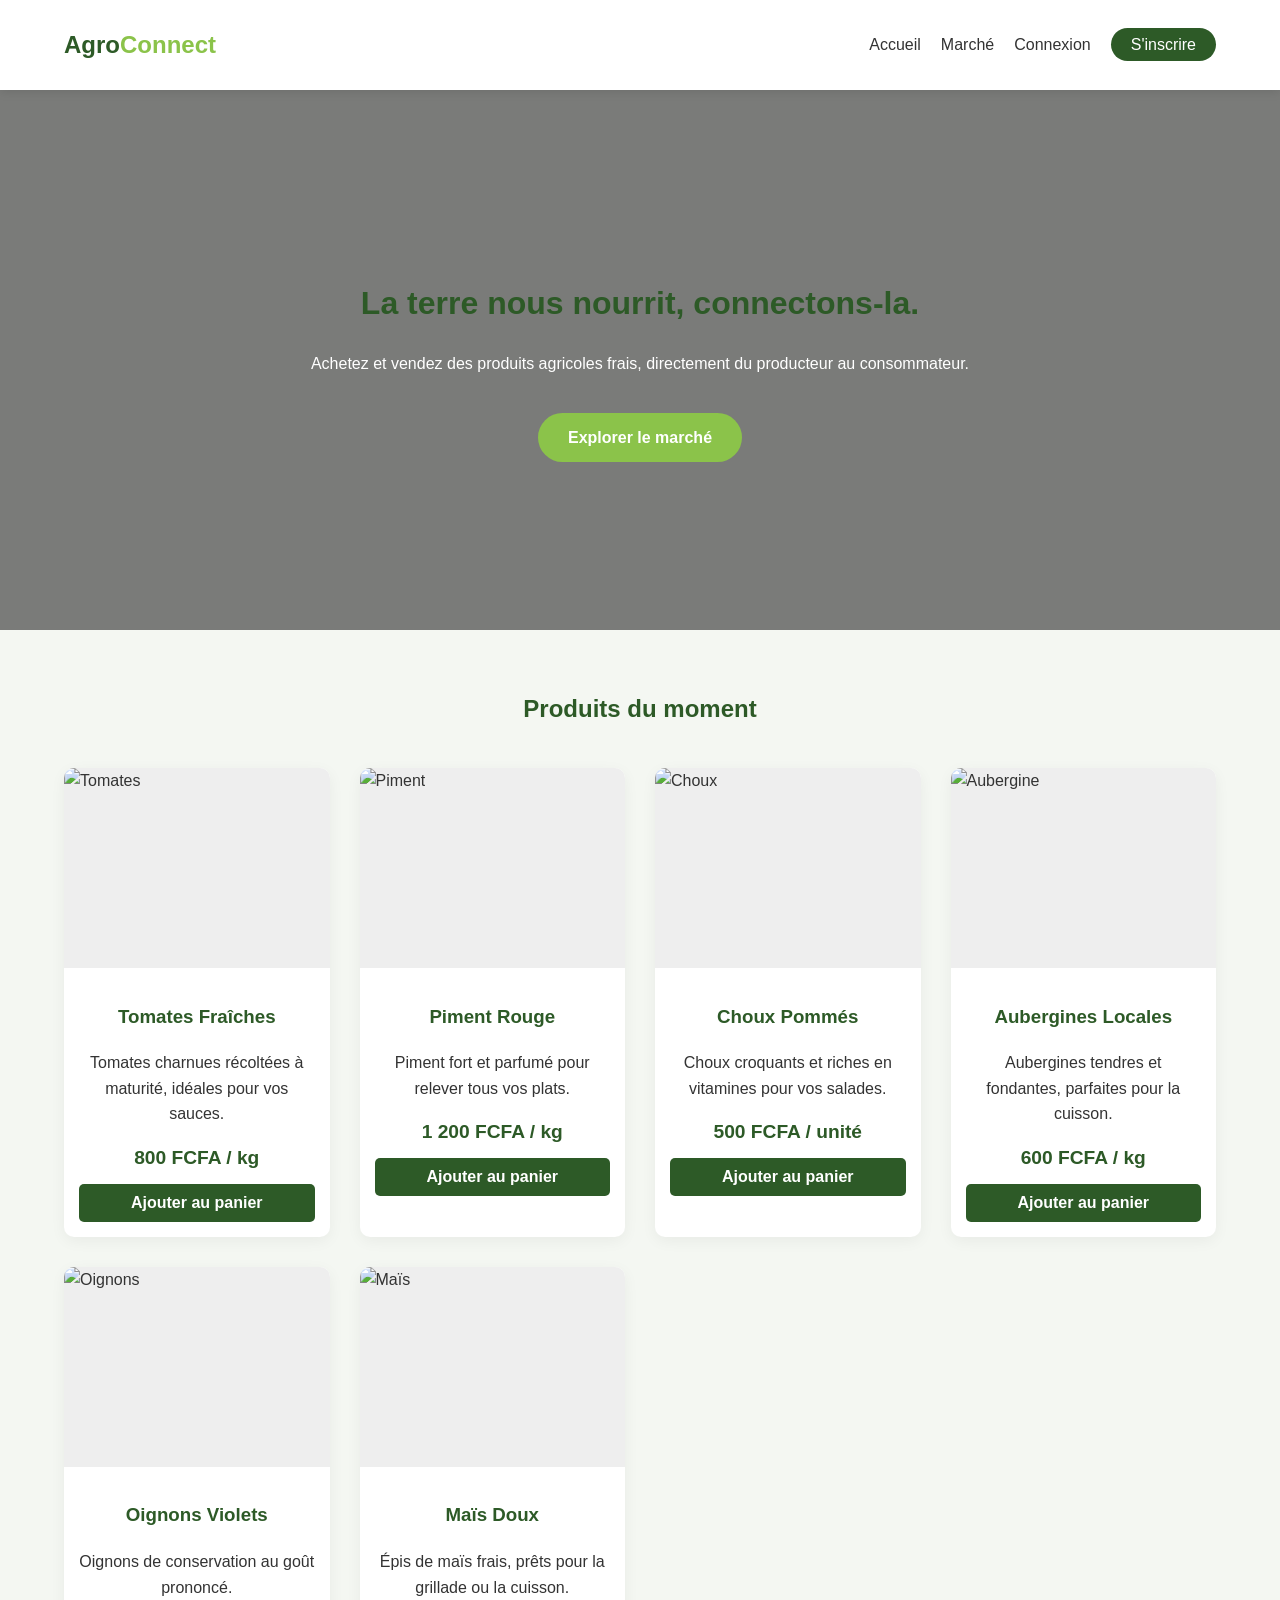
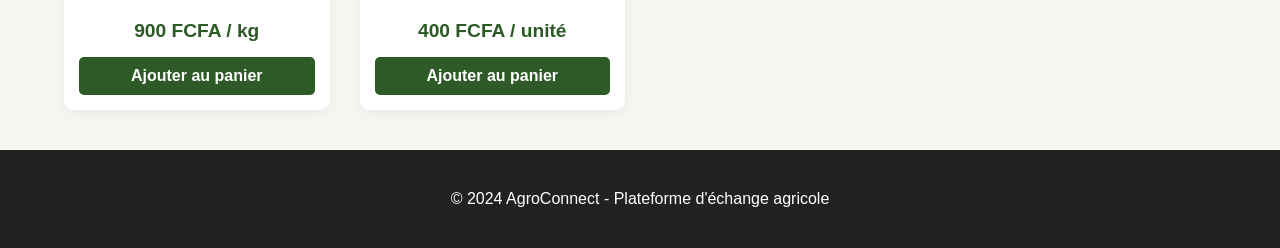
==== index.html @ 1a7f50a5 "Premier commit projet site web agricole" ====
<!DOCTYPE html>
<html lang="fr">
<head>
    <meta charset="UTF-8">
    <meta name="viewport" content="width=device-width, initial-scale=1.0">
    <title>AgroConnect - Accueil</title>
    <link rel="stylesheet" href="style.css">
</head>
<body>
    <nav class="navbar">
        <div class="logo">Agro<span>Connect</span></div>
        <ul class="nav-links">
            <li><a href="index.html">Accueil</a></li>
            <li><a href="#market">Marché</a></li>
            <li><a href="login.html" class="btn-login">Connexion</a></li>
            <li><a href="register.html" class="btn-signup">S'inscrire</a></li>
        </ul>
    </nav>

    <header class="hero">
        <div class="hero-content">
            <h1>La terre nous nourrit, connectons-la.</h1>
            <p>Achetez et vendez des produits agricoles frais, directement du producteur au consommateur.</p>
            <a href="#market" class="cta-button">Explorer le marché</a>
        </div>
    </header>

    <main class="container" id="market">
        <h2 class="section-title">Produits du moment</h2>
        <div class="product-grid">
            <!-- Tomates -->
            <div class="product-card">
                <div class="product-image">
                    <img src="https://images.unsplash.com/photo-1582284540020-8acaf0181717?q=80&w=400" alt="Tomates">
                </div>
                <div class="product-info">
                    <h3>Tomates Fraîches</h3>
                    <p>Tomates charnues récoltées à maturité, idéales pour vos sauces.</p>
                    <span class="price">800 FCFA / kg</span>
                    <button class="add-to-cart">Ajouter au panier</button>
                </div>
            </div>

            <!-- Piment -->
            <div class="product-card">
                <div class="product-image">
                    <img src="https://images.unsplash.com/photo-1565599837634-134bc3ac8a8a?q=80&w=400" alt="Piment">
                </div>
                <div class="product-info">
                    <h3>Piment Rouge</h3>
                    <p>Piment fort et parfumé pour relever tous vos plats.</p>
                    <span class="price">1 200 FCFA / kg</span>
                    <button class="add-to-cart">Ajouter au panier</button>
                </div>
            </div>

            <!-- Choux -->
            <div class="product-card">
                <div class="product-image">
                    <img src="https://images.unsplash.com/photo-1550142414-05452285642b?q=80&w=400" alt="Choux">
                </div>
                <div class="product-info">
                    <h3>Choux Pommés</h3>
                    <p>Choux croquants et riches en vitamines pour vos salades.</p>
                    <span class="price">500 FCFA / unité</span>
                    <button class="add-to-cart">Ajouter au panier</button>
                </div>
            </div>

            <!-- Aubergine -->
            <div class="product-card">
                <div class="product-image">
                    <img src="https://images.unsplash.com/photo-1615484477201-9f4953340fab?q=80&w=400" alt="Aubergine">
                </div>
                <div class="product-info">
                    <h3>Aubergines Locales</h3>
                    <p>Aubergines tendres et fondantes, parfaites pour la cuisson.</p>
                    <span class="price">600 FCFA / kg</span>
                    <button class="add-to-cart">Ajouter au panier</button>
                </div>
            </div>

            <!-- Oignons -->
            <div class="product-card">
                <div class="product-image">
                    <img src="https://images.unsplash.com/photo-1508747703725-719777637510?auto=format&fit=crop&w=400&q=80" alt="Oignons">
                </div>
                <div class="product-info">
                    <h3>Oignons Violets</h3>
                    <p>Oignons de conservation au goût prononcé.</p>
                    <span class="price">900 FCFA / kg</span>
                    <button class="add-to-cart">Ajouter au panier</button>
                </div>
            </div>

            <!-- Maïs -->
            <div class="product-card">
                <div class="product-image">
                    <img src="https://images.unsplash.com/photo-1551754655-cd27e38d2076?auto=format&fit=crop&w=400&q=80" alt="Maïs">
                </div>
                <div class="product-info">
                    <h3>Maïs Doux</h3>
                    <p>Épis de maïs frais, prêts pour la grillade ou la cuisson.</p>
                    <span class="price">400 FCFA / unité</span>
                    <button class="add-to-cart">Ajouter au panier</button>
                </div>
            </div>
        </div>
    </main>

    <footer>
        <p>&copy; 2024 AgroConnect - Plateforme d'échange agricole</p>
    </footer>
    <script src="script.js"></script>
</body>
</html>
---- style.css ----
:root {
    --primary-color: #2d5a27;
    --secondary-color: #8bc34a;
    --accent-color: #17a2b8; /* Pour les actions secondaires */
    --text-color: #333;
    --light-bg: #f4f7f2;
    --white: #ffffff;
}

body {
    font-family: 'Segoe UI', Roboto, Helvetica, Arial, sans-serif;
    margin: 0;
    padding: 0;
    background-color: var(--light-bg);
    color: var(--text-color);
    line-height: 1.6;
}

h1, h2, h3 {
    color: var(--primary-color);
}

.navbar {
    display: flex;
    justify-content: space-between;
    align-items: center;
    background: var(--white);
    padding: 1rem 5%;
    box-shadow: 0 2px 10px rgba(0,0,0,0.1);
    position: sticky;
    top: 0;
    z-index: 1000;
}

.logo {
    font-size: 1.5rem;
    font-weight: bold;
    color: var(--primary-color);
}

.logo span { color: var(--secondary-color); }

.nav-links {
    display: flex;
    list-style: none;
    gap: 20px;
    align-items: center;
}

.nav-links a {
    text-decoration: none;
    color: var(--text-color);
    font-weight: 500;
    transition: color 0.3s;
}

.nav-links a:hover { color: var(--primary-color); }

.btn-signup {
    background: var(--primary-color);
    color: white !important;
    padding: 8px 20px;
    border-radius: 20px;
    transition: background-color 0.3s;
}

.hero {
    background: linear-gradient(rgba(0,0,0,0.5), rgba(0,0,0,0.5)), url('https://images.unsplash.com/photo-1500382017468-9049fed747ef?ixlib=rb-1.2.1&auto=format&fit=crop&w=1350&q=80');
    background-size: cover;
    background-position: center;
    height: 60vh;
    display: flex;
    align-items: center;
    text-align: center;
    color: white;
}

.hero-content { width: 100%; max-width: 800px; margin: 0 auto; padding: 20px; }

.cta-button {
    display: inline-block;
    margin-top: 20px;
    padding: 12px 30px;
    background: var(--secondary-color);
    color: white;
    text-decoration: none;
    border-radius: 30px;
    font-weight: bold;
    transition: transform 0.3s;
}

.cta-button:hover { transform: scale(1.05); }

.container { padding: 40px 5%; max-width: 1200px; margin: 0 auto; }

.section-title { text-align: center; margin-bottom: 40px; }

.product-grid, .grid {
    display: grid;
    grid-template-columns: repeat(auto-fill, minmax(250px, 1fr));
    gap: 30px;
    max-width: 1200px;
    margin: 0 auto;
}

.product-card, .card {
    background: white;
    border-radius: 10px;
    overflow: hidden;
    box-shadow: 0 4px 15px rgba(0,0,0,0.05);
    transition: translateY 0.3s;
}

.product-card:hover, .card:hover { transform: translateY(-5px); }
.product-image { height: 200px; background: #eee; overflow: hidden; display: block; }
.product-image img { width: 100%; height: 100%; object-fit: cover; }

.product-info { padding: 15px; text-align: center; }
.price { display: block; font-weight: bold; color: var(--primary-color); font-size: 1.2rem; margin: 10px 0; }

/* Styles pour les formulaires */
.form-page {
    display: flex;
    justify-content: center;
    align-items: center;
    min-height: calc(100vh - 100px); /* Ajuste la hauteur pour laisser de la place à la nav et au footer */
    padding: 20px;
}

.auth-form, .form-container { /* Harmonisation des noms de classes */
    background: var(--white);
    padding: 40px;
    border-radius: 10px;
    box-shadow: 0 5px 20px rgba(0,0,0,0.1);
    width: 100%;
    max-width: 400px;
    text-align: center;
}

.form-group { margin-bottom: 20px; text-align: left; }
.form-group label { display: block; margin-bottom: 5px; font-weight: 500; color: var(--text-color); }
.form-group input { width: calc(100% - 22px); padding: 10px; border: 1px solid #ddd; border-radius: 5px; box-sizing: border-box; font-size: 1rem; }

/* Toggle Password Visibility */
.password-wrapper {
    position: relative;
    display: flex;
    align-items: center;
}

.toggle-password {
    position: absolute;
    right: 10px;
    background: none !important;
    color: var(--primary-color) !important;
    width: auto !important;
    padding: 0 !important;
    font-size: 0.85rem !important;
}

/* Boutons génériques */
button, .add-to-cart, .btn-submit, .btn-full {
    border: none;
    border-radius: 5px;
    cursor: pointer;
    transition: background-color 0.3s ease, transform 0.2s ease;
    width: 100%;
    padding: 10px 15px;
    background: var(--primary-color);
    color: white;
    font-size: 1rem;
    font-weight: 600;
    text-decoration: none; /* Pour les boutons qui sont des liens */
    display: inline-block; /* Pour les boutons qui sont des liens */
}

button:hover, .add-to-cart:hover, .btn-submit:hover, .btn-full:hover {
    background-color: var(--secondary-color);
    transform: translateY(-2px);
}

/* Boutons spécifiques */
.btn-add { background-color: var(--secondary-color); width: auto; padding: 10px 20px; }
.btn-add:hover { background-color: var(--primary-color); }

.btn-modify { background-color: var(--accent-color); }
.btn-modify:hover { background-color: darken(var(--accent-color), 10%); }

.btn-delete { background-color: #dc3545; }
.btn-delete:hover { background-color: darken(#dc3545, 10%); }

.switch-form { margin-top: 20px; font-size: 0.9rem; }
.switch-form a { color: var(--primary-color); text-decoration: none; font-weight: 500; }
.switch-form a:hover { text-decoration: underline; }

footer {
    background: #222;
    color: white;
    text-align: center;
    padding: 20px 0;
}
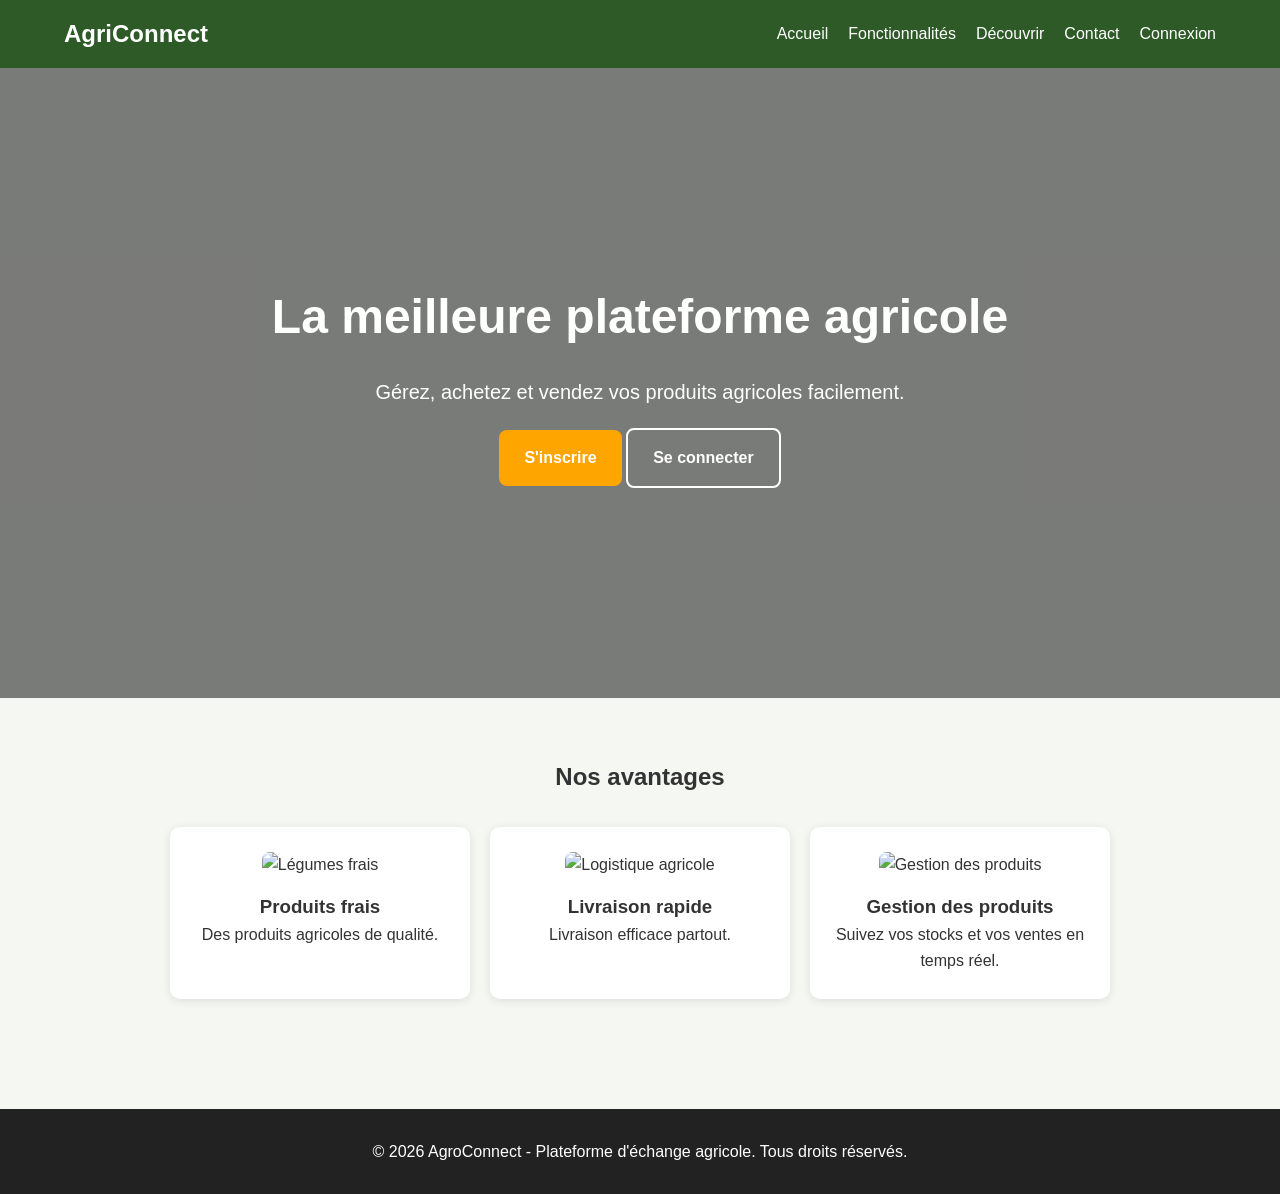
==== commit 98e6b2b4: "Amélioration du site agricole: design et fonctionnalités" ====
--- a/index.html
+++ b/index.html
@@ -3,113 +3,66 @@
 <head>
     <meta charset="UTF-8">
     <meta name="viewport" content="width=device-width, initial-scale=1.0">
-    <title>AgroConnect - Accueil</title>
+    <title>AgriConnect - Accueil</title>
     <link rel="stylesheet" href="style.css">
 </head>
 <body>
-    <nav class="navbar">
-        <div class="logo">Agro<span>Connect</span></div>
-        <ul class="nav-links">
-            <li><a href="index.html">Accueil</a></li>
-            <li><a href="#market">Marché</a></li>
-            <li><a href="login.html" class="btn-login">Connexion</a></li>
-            <li><a href="register.html" class="btn-signup">S'inscrire</a></li>
-        </ul>
-    </nav>
 
-    <header class="hero">
-        <div class="hero-content">
-            <h1>La terre nous nourrit, connectons-la.</h1>
-            <p>Achetez et vendez des produits agricoles frais, directement du producteur au consommateur.</p>
-            <a href="#market" class="cta-button">Explorer le marché</a>
-        </div>
+    <header>
+        <nav class="navbar">
+            <h1>AgriConnect</h1>
+            <ul>
+                <li><a href="index.html">Accueil</a></li>
+                <li><a href="fonctionnalites.html">Fonctionnalités</a></li>
+                <li><a href="destination.html">Découvrir</a></li>
+                <li><a href="contact.html">Contact</a></li>
+                <li><a href="login.html">Connexion</a></li>
+            </ul>
+        </nav>
     </header>
 
-    <main class="container" id="market">
-        <h2 class="section-title">Produits du moment</h2>
-        <div class="product-grid">
-            <!-- Tomates -->
-            <div class="product-card">
-                <div class="product-image">
-                    <img src="https://images.unsplash.com/photo-1582284540020-8acaf0181717?q=80&w=400" alt="Tomates">
-                </div>
-                <div class="product-info">
-                    <h3>Tomates Fraîches</h3>
-                    <p>Tomates charnues récoltées à maturité, idéales pour vos sauces.</p>
-                    <span class="price">800 FCFA / kg</span>
-                    <button class="add-to-cart">Ajouter au panier</button>
-                </div>
+    <section class="hero">
+        <div>
+            <h2>La meilleure plateforme agricole</h2>
+            <p>Gérez, achetez et vendez vos produits agricoles facilement.</p>
+
+            <a href="register.php" class="btn">
+                S'inscrire
+            </a>
+            <a href="login.html" class="btn" style="background:transparent; border: 2px solid white;">
+                Se connecter
+            </a>
+        </div>
+    </section>
+
+    <section class="services">
+        <h2>Nos avantages</h2>
+
+        <div class="cards">
+
+            <div class="card">
+                <img src="https://images.unsplash.com/photo-1610348725531-843dff563e2c?q=80&w=400&auto=format&fit=crop" alt="Légumes frais">
+                <h3>Produits frais</h3>
+                <p>Des produits agricoles de qualité.</p>
             </div>
 
-            <!-- Piment -->
-            <div class="product-card">
-                <div class="product-image">
-                    <img src="https://images.unsplash.com/photo-1565599837634-134bc3ac8a8a?q=80&w=400" alt="Piment">
-                </div>
-                <div class="product-info">
-                    <h3>Piment Rouge</h3>
-                    <p>Piment fort et parfumé pour relever tous vos plats.</p>
-                    <span class="price">1 200 FCFA / kg</span>
-                    <button class="add-to-cart">Ajouter au panier</button>
-                </div>
+            <div class="card">
+                <img src="https://images.pexels.com/photos/4392864/pexels-photo-4392864.jpeg?auto=compress&cs=tinysrgb&w=400" alt="Logistique agricole">
+                <h3>Livraison rapide</h3>
+                <p>Livraison efficace partout.</p>
             </div>
 
-            <!-- Choux -->
-            <div class="product-card">
-                <div class="product-image">
-                    <img src="https://images.unsplash.com/photo-1550142414-05452285642b?q=80&w=400" alt="Choux">
-                </div>
-                <div class="product-info">
-                    <h3>Choux Pommés</h3>
-                    <p>Choux croquants et riches en vitamines pour vos salades.</p>
-                    <span class="price">500 FCFA / unité</span>
-                    <button class="add-to-cart">Ajouter au panier</button>
-                </div>
+            <div class="card">
+                <img src="https://images.pexels.com/photos/2255441/pexels-photo-2255441.jpeg?auto=compress&cs=tinysrgb&w=400" alt="Gestion des produits">
+                <h3>Gestion des produits</h3>
+                <p>Suivez vos stocks et vos ventes en temps réel.</p>
             </div>
 
-            <!-- Aubergine -->
-            <div class="product-card">
-                <div class="product-image">
-                    <img src="https://images.unsplash.com/photo-1615484477201-9f4953340fab?q=80&w=400" alt="Aubergine">
-                </div>
-                <div class="product-info">
-                    <h3>Aubergines Locales</h3>
-                    <p>Aubergines tendres et fondantes, parfaites pour la cuisson.</p>
-                    <span class="price">600 FCFA / kg</span>
-                    <button class="add-to-cart">Ajouter au panier</button>
-                </div>
-            </div>
-
-            <!-- Oignons -->
-            <div class="product-card">
-                <div class="product-image">
-                    <img src="https://images.unsplash.com/photo-1508747703725-719777637510?auto=format&fit=crop&w=400&q=80" alt="Oignons">
-                </div>
-                <div class="product-info">
-                    <h3>Oignons Violets</h3>
-                    <p>Oignons de conservation au goût prononcé.</p>
-                    <span class="price">900 FCFA / kg</span>
-                    <button class="add-to-cart">Ajouter au panier</button>
-                </div>
-            </div>
-
-            <!-- Maïs -->
-            <div class="product-card">
-                <div class="product-image">
-                    <img src="https://images.unsplash.com/photo-1551754655-cd27e38d2076?auto=format&fit=crop&w=400&q=80" alt="Maïs">
-                </div>
-                <div class="product-info">
-                    <h3>Maïs Doux</h3>
-                    <p>Épis de maïs frais, prêts pour la grillade ou la cuisson.</p>
-                    <span class="price">400 FCFA / unité</span>
-                    <button class="add-to-cart">Ajouter au panier</button>
-                </div>
-            </div>
         </div>
-    </main>
-
+    </section>
+    
     <footer>
-        <p>&copy; 2024 AgroConnect - Plateforme d'échange agricole</p>
+        <p>&copy; 2026 AgroConnect - Plateforme d'échange agricole. Tous droits réservés.</p>
     </footer>
     <script src="script.js"></script>
 </body>
--- a/style.css
+++ b/style.css
@@ -1,201 +1,232 @@
+*{
+    margin: 0;
+    padding: 0;
+    box-sizing: border-box;
+}
+
 :root {
     --primary-color: #2d5a27;
     --secondary-color: #8bc34a;
-    --accent-color: #17a2b8; /* Pour les actions secondaires */
+    --accent-color: #f39c12;
+    --error-color: #e74c3c;
     --text-color: #333;
     --light-bg: #f4f7f2;
     --white: #ffffff;
 }
 
-body {
-    font-family: 'Segoe UI', Roboto, Helvetica, Arial, sans-serif;
-    margin: 0;
-    padding: 0;
-    background-color: var(--light-bg);
+body{
+    font-family: Arial, sans-serif;
+    background: var(--light-bg);
     color: var(--text-color);
     line-height: 1.6;
 }
 
-h1, h2, h3 {
-    color: var(--primary-color);
-}
-
-.navbar {
+/* NAVIGATION */
+.navbar, nav {
+    background: var(--primary-color);
+    padding: 15px 5%;
     display: flex;
     justify-content: space-between;
     align-items: center;
-    background: var(--white);
-    padding: 1rem 5%;
-    box-shadow: 0 2px 10px rgba(0,0,0,0.1);
+    color: white;
     position: sticky;
     top: 0;
     z-index: 1000;
 }
 
-.logo {
-    font-size: 1.5rem;
-    font-weight: bold;
-    color: var(--primary-color);
-}
-
+.logo { font-size: 1.5rem; font-weight: bold; }
 .logo span { color: var(--secondary-color); }
 
-.nav-links {
+.nav-links, nav ul {
     display: flex;
     list-style: none;
-    gap: 20px;
-    align-items: center;
-}
-
-.nav-links a {
+    align-items: center;
+}
+
+.nav-links li, nav ul li { margin-left: 20px; }
+.nav-links a, nav ul li a {
+    color: white;
     text-decoration: none;
-    color: var(--text-color);
     font-weight: 500;
     transition: color 0.3s;
 }
-
-.nav-links a:hover { color: var(--primary-color); }
-
-.btn-signup {
-    background: var(--primary-color);
-    color: white !important;
-    padding: 8px 20px;
-    border-radius: 20px;
-    transition: background-color 0.3s;
-}
-
-.hero {
-    background: linear-gradient(rgba(0,0,0,0.5), rgba(0,0,0,0.5)), url('https://images.unsplash.com/photo-1500382017468-9049fed747ef?ixlib=rb-1.2.1&auto=format&fit=crop&w=1350&q=80');
-    background-size: cover;
-    background-position: center;
-    height: 60vh;
-    display: flex;
-    align-items: center;
-    text-align: center;
-    color: white;
-}
-
-.hero-content { width: 100%; max-width: 800px; margin: 0 auto; padding: 20px; }
-
-.cta-button {
+.nav-links a:hover { color: var(--secondary-color); }
+
+/* HERO SECTION */
+.hero{
+    height: 70vh;
+    display: flex;
+    justify-content: center;
+    align-items: center;
+    text-align: center;
+    background: url("https://images.unsplash.com/photo-1500382017468-9049fed747ef?q=80&w=1200&auto=format&fit=crop") center/cover;
+    color: white;
+    position: relative;
+}
+.hero::before {
+    content: '';
+    position: absolute;
+    top:0; left:0; width:100%; height:100%;
+    background: rgba(0,0,0,0.5);
+}
+.hero div { position: relative; z-index: 1; padding: 20px; }
+.hero h2 { font-size: 3rem; margin-bottom: 20px; }
+
+.hero p {
+    font-size: 20px;
+    margin-bottom: 20px;
+}
+
+.btn{
+    background: orange;
+    color: white;
+    padding: 15px 25px;
+    text-decoration: none;
+    border-radius: 8px;
+    font-weight: bold;
     display: inline-block;
+}
+
+/* SERVICES */
+.services{
+    padding: 60px 20px;
+    text-align: center;
+}
+
+.cards{
+    display: flex;
+    justify-content: center;
+    gap: 20px;
+    margin-top: 30px;
+}
+
+.card{
+    background: white;
+    padding: 25px;
+    width: 300px;
+    border-radius: 10px;
+    box-shadow: 0 2px 10px rgba(0,0,0,0.1);
+    transition: transform 0.3s;
+}
+.card img {
+    width: 100%;
+    height: 180px;
+    object-fit: cover;
+    border-radius: 8px;
+    margin-bottom: 15px;
+}
+.card:hover { transform: translateY(-5px); }
+
+/* AUTH FORMS (Login/Register) */
+.auth-form, .login-form {
+    background: var(--white);
+    padding: 40px;
+    width: 100%;
+    max-width: 400px;
+    margin: 50px auto;
+    border-radius: 12px;
+    box-shadow: 0 5px 20px rgba(0,0,0,0.1);
+    display: flex;
+    flex-direction: column;
+    gap: 20px;
+}
+.form-group { text-align: left; }
+.form-group label { display: block; margin-bottom: 5px; font-weight: bold; }
+.form-group input {
+    width: 100%;
+    padding: 12px;
+    border: 1px solid #ddd;
+    border-radius: 6px;
+}
+
+.password-wrapper {
+    position: relative;
+    display: flex;
+    align-items: center;
+}
+
+.toggle-password {
+    position: absolute;
+    right: 10px;
+    background: none;
+    border: none;
+    color: var(--primary-color);
+    cursor: pointer;
+    font-size: 0.8rem;
+    font-weight: bold;
+}
+
+/* PRODUCT GRID (Dashboard) */
+.container { max-width: 1200px; margin: 0 auto; padding: 20px; }
+.product-grid {
+    display: grid;
+    grid-template-columns: repeat(auto-fill, minmax(280px, 1fr));
+    gap: 25px;
     margin-top: 20px;
-    padding: 12px 30px;
-    background: var(--secondary-color);
-    color: white;
-    text-decoration: none;
-    border-radius: 30px;
-    font-weight: bold;
-    transition: transform 0.3s;
-}
-
-.cta-button:hover { transform: scale(1.05); }
-
-.container { padding: 40px 5%; max-width: 1200px; margin: 0 auto; }
-
-.section-title { text-align: center; margin-bottom: 40px; }
-
-.product-grid, .grid {
-    display: grid;
-    grid-template-columns: repeat(auto-fill, minmax(250px, 1fr));
-    gap: 30px;
-    max-width: 1200px;
-    margin: 0 auto;
-}
-
-.product-card, .card {
+}
+.product-card {
     background: white;
     border-radius: 10px;
     overflow: hidden;
-    box-shadow: 0 4px 15px rgba(0,0,0,0.05);
-    transition: translateY 0.3s;
-}
-
-.product-card:hover, .card:hover { transform: translateY(-5px); }
-.product-image { height: 200px; background: #eee; overflow: hidden; display: block; }
-.product-image img { width: 100%; height: 100%; object-fit: cover; }
-
-.product-info { padding: 15px; text-align: center; }
-.price { display: block; font-weight: bold; color: var(--primary-color); font-size: 1.2rem; margin: 10px 0; }
-
-/* Styles pour les formulaires */
-.form-page {
-    display: flex;
-    justify-content: center;
-    align-items: center;
-    min-height: calc(100vh - 100px); /* Ajuste la hauteur pour laisser de la place à la nav et au footer */
-    padding: 20px;
-}
-
-.auth-form, .form-container { /* Harmonisation des noms de classes */
-    background: var(--white);
-    padding: 40px;
-    border-radius: 10px;
-    box-shadow: 0 5px 20px rgba(0,0,0,0.1);
-    width: 100%;
-    max-width: 400px;
-    text-align: center;
-}
-
-.form-group { margin-bottom: 20px; text-align: left; }
-.form-group label { display: block; margin-bottom: 5px; font-weight: 500; color: var(--text-color); }
-.form-group input { width: calc(100% - 22px); padding: 10px; border: 1px solid #ddd; border-radius: 5px; box-sizing: border-box; font-size: 1rem; }
-
-/* Toggle Password Visibility */
-.password-wrapper {
-    position: relative;
-    display: flex;
-    align-items: center;
-}
-
-.toggle-password {
-    position: absolute;
-    right: 10px;
-    background: none !important;
-    color: var(--primary-color) !important;
-    width: auto !important;
-    padding: 0 !important;
-    font-size: 0.85rem !important;
-}
-
-/* Boutons génériques */
-button, .add-to-cart, .btn-submit, .btn-full {
+    box-shadow: 0 3px 10px rgba(0,0,0,0.1);
+}
+.product-image img { width: 100%; height: 200px; object-fit: cover; }
+.product-info { padding: 20px; }
+.price { font-weight: bold; color: var(--primary-color); font-size: 1.2rem; }
+
+/* BUTTONS */
+.btn-submit, .btn-add, .btn-modify, .btn-delete {
+    padding: 10px 15px;
     border: none;
     border-radius: 5px;
     cursor: pointer;
-    transition: background-color 0.3s ease, transform 0.2s ease;
-    width: 100%;
-    padding: 10px 15px;
-    background: var(--primary-color);
-    color: white;
-    font-size: 1rem;
-    font-weight: 600;
-    text-decoration: none; /* Pour les boutons qui sont des liens */
-    display: inline-block; /* Pour les boutons qui sont des liens */
-}
-
-button:hover, .add-to-cart:hover, .btn-submit:hover, .btn-full:hover {
-    background-color: var(--secondary-color);
-    transform: translateY(-2px);
-}
-
-/* Boutons spécifiques */
-.btn-add { background-color: var(--secondary-color); width: auto; padding: 10px 20px; }
-.btn-add:hover { background-color: var(--primary-color); }
-
-.btn-modify { background-color: var(--accent-color); }
-.btn-modify:hover { background-color: darken(var(--accent-color), 10%); }
-
-.btn-delete { background-color: #dc3545; }
-.btn-delete:hover { background-color: darken(#dc3545, 10%); }
-
-.switch-form { margin-top: 20px; font-size: 0.9rem; }
-.switch-form a { color: var(--primary-color); text-decoration: none; font-weight: 500; }
-.switch-form a:hover { text-decoration: underline; }
+    font-weight: bold;
+    transition: 0.3s;
+    text-decoration: none;
+    text-align: center;
+    display: inline-block;
+}
+.btn-submit { background: var(--primary-color); color: white; width: 100%; }
+.btn-add { background: var(--secondary-color); color: white; }
+.btn-modify { background: #3498db; color: white; }
+.btn-delete { background: var(--error-color); color: white; }
 
 footer {
     background: #222;
     color: white;
     text-align: center;
-    padding: 20px 0;
+    padding: 30px;
+    margin-top: 50px;
+}
+
+/* Responsive */
+@media (max-width: 768px) {
+    .cards, .navbar { flex-direction: column; gap: 20px; }
+    nav ul { margin-top: 15px; }
+    .hero h2 { font-size: 2rem; }
+}
+
+.login-form h2{
+    text-align: center;
+}
+
+.login-form input{
+    padding: 15px;
+    border: 1px solid #ccc;
+    border-radius: 8px;
+}
+.btn{
+    transition: 0.3s;
+}
+
+.btn:hover{
+    background: darkorange;
+    transform: scale(1.05);
+}
+input, textarea{
+    outline: none;
+}
+
+input:focus, textarea:focus{
+    border: 2px solid green;
 }
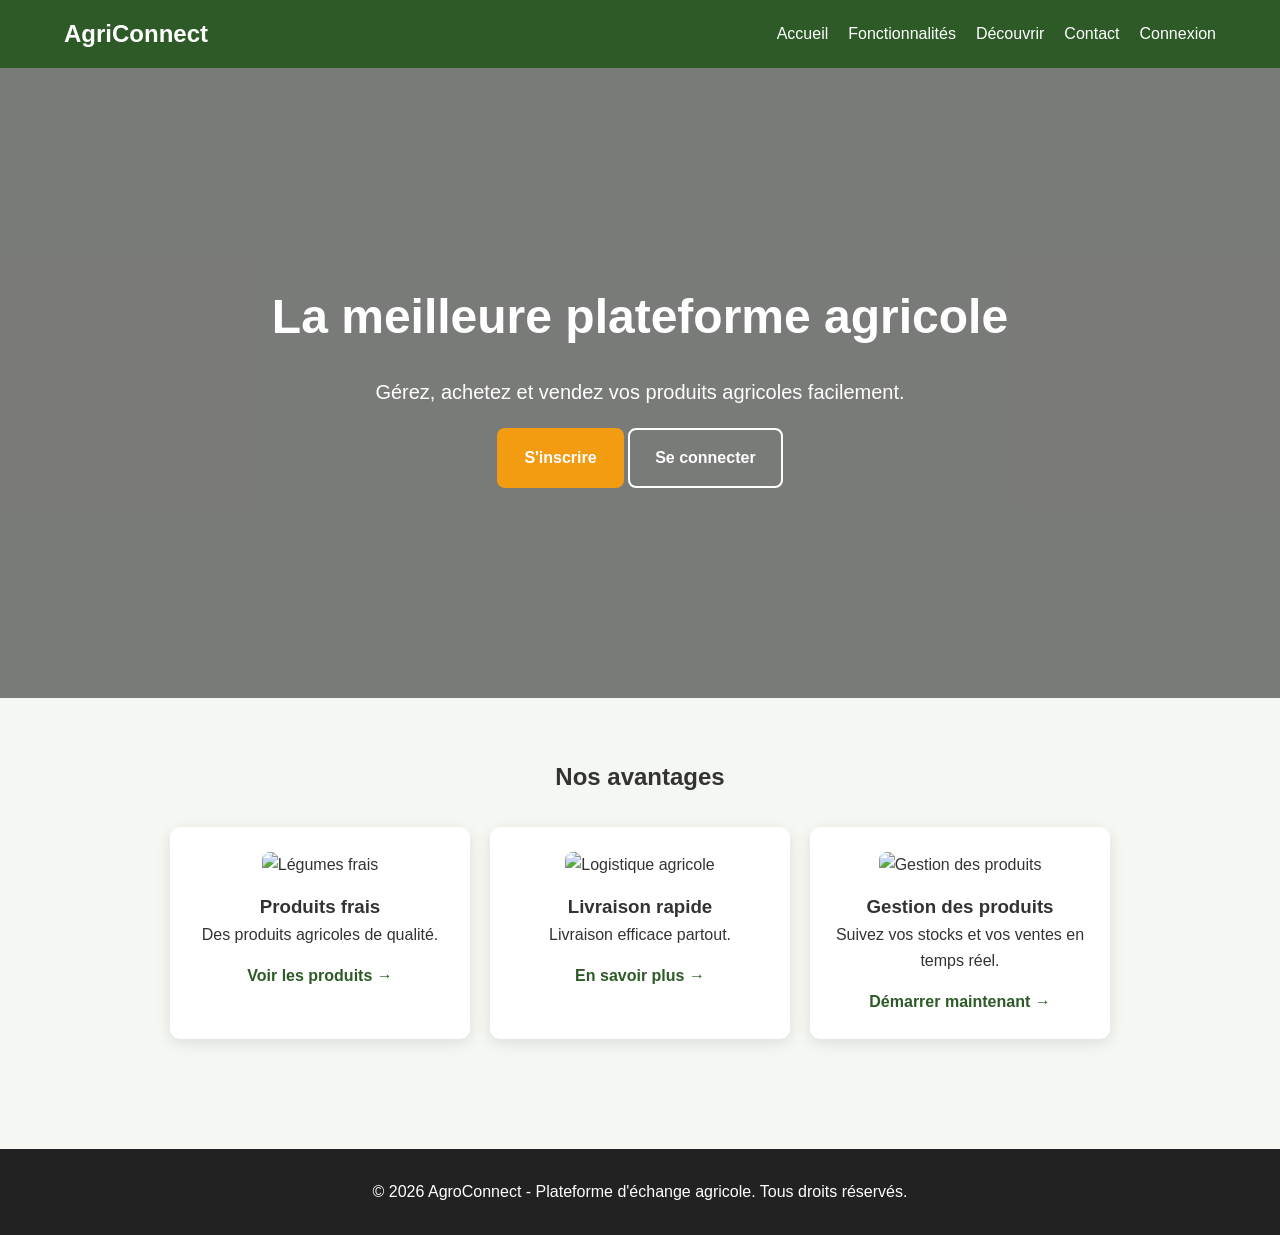
==== commit 61d95320: "Correction du projet selon les commentaires de l instructeur" ====
--- a/index.html
+++ b/index.html
@@ -44,18 +44,21 @@
                 <img src="https://images.unsplash.com/photo-1610348725531-843dff563e2c?q=80&w=400&auto=format&fit=crop" alt="Légumes frais">
                 <h3>Produits frais</h3>
                 <p>Des produits agricoles de qualité.</p>
+                <a href="destination.html" class="btn-text">Voir les produits &rarr;</a>
             </div>
 
             <div class="card">
-                <img src="https://images.pexels.com/photos/4392864/pexels-photo-4392864.jpeg?auto=compress&cs=tinysrgb&w=400" alt="Logistique agricole">
+                <img src="https://images.unsplash.com/photo-1580674285054-bed31e145f59?q=80&w=400&auto=format&fit=crop" alt="Logistique agricole">
                 <h3>Livraison rapide</h3>
                 <p>Livraison efficace partout.</p>
+                <a href="fonctionnalites.html" class="btn-text">En savoir plus &rarr;</a>
             </div>
 
             <div class="card">
                 <img src="https://images.pexels.com/photos/2255441/pexels-photo-2255441.jpeg?auto=compress&cs=tinysrgb&w=400" alt="Gestion des produits">
                 <h3>Gestion des produits</h3>
                 <p>Suivez vos stocks et vos ventes en temps réel.</p>
+                <a href="register.php" class="btn-text">Démarrer maintenant &rarr;</a>
             </div>
 
         </div>
--- a/style.css
+++ b/style.css
@@ -12,6 +12,8 @@
     --text-color: #333;
     --light-bg: #f4f7f2;
     --white: #ffffff;
+    --shadow: 0 4px 15px rgba(0,0,0,0.1);
+    --transition: all 0.3s ease;
 }
 
 body{
@@ -19,6 +21,7 @@
     background: var(--light-bg);
     color: var(--text-color);
     line-height: 1.6;
+    overflow-x: hidden;
 }
 
 /* NAVIGATION */
@@ -51,6 +54,16 @@
     transition: color 0.3s;
 }
 .nav-links a:hover { color: var(--secondary-color); }
+
+/* ANIMATIONS */
+@keyframes fadeIn {
+    from { opacity: 0; transform: translateY(20px); }
+    to { opacity: 1; transform: translateY(0); }
+}
+
+.animate-fade-in {
+    animation: fadeIn 0.6s ease-out forwards;
+}
 
 /* HERO SECTION */
 .hero{
@@ -78,14 +91,31 @@
 }
 
 .btn{
-    background: orange;
+    background: var(--accent-color);
     color: white;
     padding: 15px 25px;
     text-decoration: none;
     border-radius: 8px;
     font-weight: bold;
     display: inline-block;
-}
+    border: 2px solid transparent;
+}
+
+.btn-outline {
+    background: transparent !important;
+    border: 2px solid white !important;
+    color: white !important;
+}
+
+.btn-text {
+    display: inline-block;
+    margin-top: 15px;
+    color: var(--primary-color);
+    text-decoration: none;
+    font-weight: bold;
+    transition: var(--transition);
+}
+.btn-text:hover { color: var(--secondary-color); transform: translateX(5px); }
 
 /* SERVICES */
 .services{
@@ -105,8 +135,8 @@
     padding: 25px;
     width: 300px;
     border-radius: 10px;
-    box-shadow: 0 2px 10px rgba(0,0,0,0.1);
-    transition: transform 0.3s;
+    box-shadow: var(--shadow);
+    transition: var(--transition);
 }
 .card img {
     width: 100%;
@@ -125,7 +155,7 @@
     max-width: 400px;
     margin: 50px auto;
     border-radius: 12px;
-    box-shadow: 0 5px 20px rgba(0,0,0,0.1);
+    box-shadow: 0 10px 30px rgba(0,0,0,0.15);
     display: flex;
     flex-direction: column;
     gap: 20px;
@@ -137,12 +167,27 @@
     padding: 12px;
     border: 1px solid #ddd;
     border-radius: 6px;
+    transition: var(--transition);
+}
+
+.form-group input:focus {
+    border-color: var(--secondary-color);
+    box-shadow: 0 0 8px rgba(139, 195, 74, 0.2);
+    outline: none;
 }
 
 .password-wrapper {
     position: relative;
     display: flex;
     align-items: center;
+}
+
+.form-options {
+    display: flex;
+    justify-content: space-between;
+    align-items: center;
+    font-size: 0.9rem;
+    margin-bottom: 10px;
 }
 
 .toggle-password {
@@ -181,12 +226,18 @@
     border-radius: 5px;
     cursor: pointer;
     font-weight: bold;
-    transition: 0.3s;
+    transition: var(--transition);
     text-decoration: none;
     text-align: center;
     display: inline-block;
 }
-.btn-submit { background: var(--primary-color); color: white; width: 100%; }
+.btn-submit { 
+    background: var(--primary-color); 
+    color: white; 
+    width: 100%; 
+    font-size: 1.1rem;
+}
+.btn-submit:hover { background: #1e3d1a; transform: translateY(-2px); box-shadow: 0 5px 15px rgba(0,0,0,0.2); }
 .btn-add { background: var(--secondary-color); color: white; }
 .btn-modify { background: #3498db; color: white; }
 .btn-delete { background: var(--error-color); color: white; }
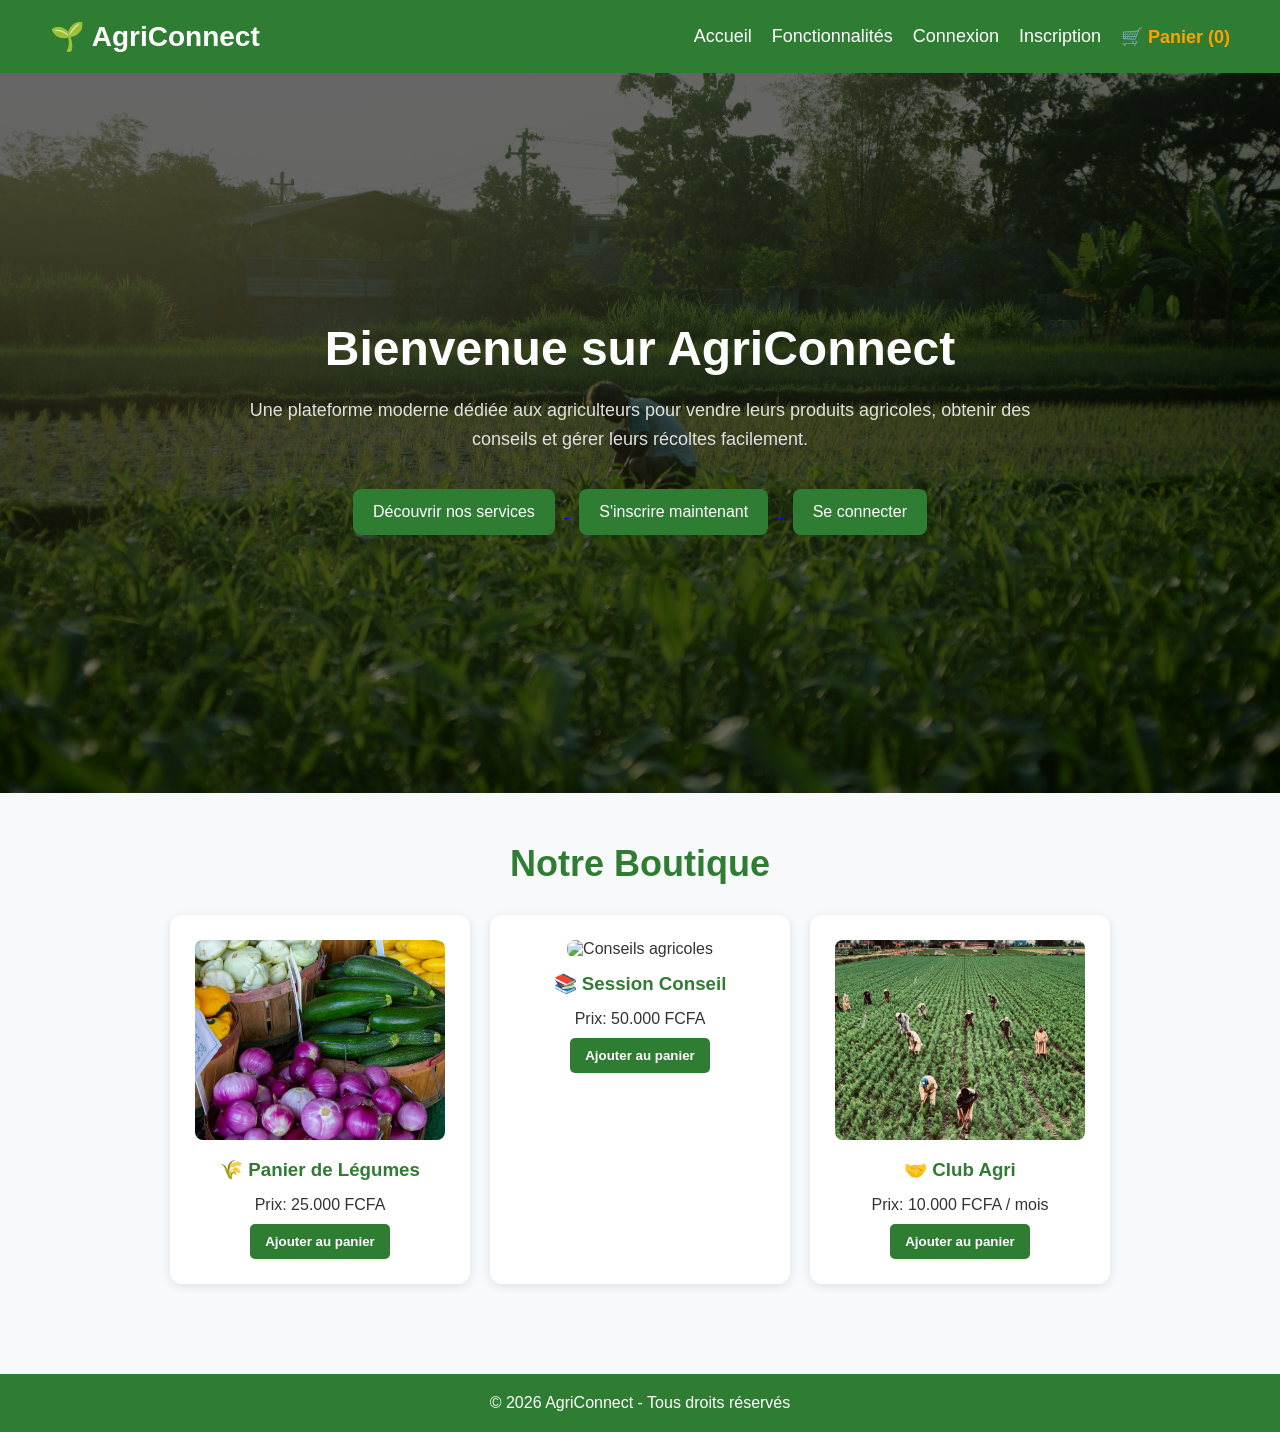
==== commit 21923708: "Final project ready for submission" ====
--- a/index.html
+++ b/index.html
@@ -3,70 +3,92 @@
 <head>
     <meta charset="UTF-8">
     <meta name="viewport" content="width=device-width, initial-scale=1.0">
-    <title>AgriConnect - Accueil</title>
+    <title>AgriConnect - Agriculture Moderne</title>
+
     <link rel="stylesheet" href="style.css">
 </head>
+
 <body>
 
-    <header>
-        <nav class="navbar">
-            <h1>AgriConnect</h1>
-            <ul>
-                <li><a href="index.html">Accueil</a></li>
-                <li><a href="fonctionnalites.html">Fonctionnalités</a></li>
-                <li><a href="destination.html">Découvrir</a></li>
-                <li><a href="contact.html">Contact</a></li>
-                <li><a href="login.html">Connexion</a></li>
-            </ul>
-        </nav>
-    </header>
+    <!-- Menu -->
+    <nav class="navbar">
+        <h1 class="logo">🌱 AgriConnect</h1>
 
+        <ul class="nav-links">
+            <li><a href="index.html">Accueil</a></li>
+            <li><a href="features.html">Fonctionnalités</a></li>
+            <li><a href="login.html">Connexion</a></li>
+            <li><a href="register.html">Inscription</a></li>
+            <li><a href="#" class="cart-nav">🛒 Panier (<span id="cart-count">0</span>)</a></li>
+        </ul>
+    </nav>
+
+    <!-- Section principale -->
     <section class="hero">
-        <div>
-            <h2>La meilleure plateforme agricole</h2>
-            <p>Gérez, achetez et vendez vos produits agricoles facilement.</p>
 
-            <a href="register.php" class="btn">
-                S'inscrire
-            </a>
-            <a href="login.html" class="btn" style="background:transparent; border: 2px solid white;">
-                Se connecter
-            </a>
+        <div class="hero-text">
+            <h2>Bienvenue sur AgriConnect</h2>
+
+            <p>
+                Une plateforme moderne dédiée aux agriculteurs pour vendre
+                leurs produits agricoles, obtenir des conseils et gérer
+                leurs récoltes facilement.
+            </p>
+
+            <!-- Boutons CTA -->
+            <div class="buttons">
+                <a href="features.html">
+                    <button>Découvrir nos services</button>
+                </a>
+
+                <a href="register.html">
+                    <button>S'inscrire maintenant</button>
+                </a>
+
+                <a href="login.html">
+                    <button>Se connecter</button>
+                </a>
+            </div>
         </div>
+
     </section>
 
-    <section class="services">
-        <h2>Nos avantages</h2>
+    <!-- Boutique -->
+    <section class="services" id="boutique">
+
+        <h2>Notre Boutique</h2>
 
         <div class="cards">
 
-            <div class="card">
-                <img src="https://images.unsplash.com/photo-1610348725531-843dff563e2c?q=80&w=400&auto=format&fit=crop" alt="Légumes frais">
-                <h3>Produits frais</h3>
-                <p>Des produits agricoles de qualité.</p>
-                <a href="destination.html" class="btn-text">Voir les produits &rarr;</a>
+            <div class="card product" data-name="Panier de Légumes" data-price="25">
+                <img src="images/vente.jpg" alt="Vente agricole">
+                <h3>🌾 Panier de Légumes</h3>
+                <p>Prix: 25.000 FCFA</p>
+                <button class="btn-add">Ajouter au panier</button>
             </div>
 
-            <div class="card">
-                <img src="https://images.unsplash.com/photo-1580674285054-bed31e145f59?q=80&w=400&auto=format&fit=crop" alt="Logistique agricole">
-                <h3>Livraison rapide</h3>
-                <p>Livraison efficace partout.</p>
-                <a href="fonctionnalites.html" class="btn-text">En savoir plus &rarr;</a>
+            <div class="card product" data-name="Conseil Expert" data-price="50">
+                <img src="images/conseil.jpg" alt="Conseils agricoles">
+                <h3>📚 Session Conseil</h3>
+                <p>Prix: 50.000 FCFA</p>
+                <button class="btn-add">Ajouter au panier</button>
             </div>
 
-            <div class="card">
-                <img src="https://images.pexels.com/photos/2255441/pexels-photo-2255441.jpeg?auto=compress&cs=tinysrgb&w=400" alt="Gestion des produits">
-                <h3>Gestion des produits</h3>
-                <p>Suivez vos stocks et vos ventes en temps réel.</p>
-                <a href="register.php" class="btn-text">Démarrer maintenant &rarr;</a>
+            <div class="card product" data-name="Accès Communauté" data-price="10">
+                <img src="images/community.jpg" alt="Communauté">
+                <h3>🤝 Club Agri</h3>
+                <p>Prix: 10.000 FCFA / mois</p>
+                <button class="btn-add">Ajouter au panier</button>
             </div>
 
         </div>
     </section>
-    
+
+    <!-- Footer -->
     <footer>
-        <p>&copy; 2026 AgroConnect - Plateforme d'échange agricole. Tous droits réservés.</p>
+        <p>© 2026 AgriConnect - Tous droits réservés</p>
     </footer>
+
     <script src="script.js"></script>
 </body>
 </html>
--- a/style.css
+++ b/style.css
@@ -1,283 +1,245 @@
+/* RESET */
 *{
-    margin: 0;
-    padding: 0;
-    box-sizing: border-box;
-}
-
-:root {
-    --primary-color: #2d5a27;
-    --secondary-color: #8bc34a;
-    --accent-color: #f39c12;
-    --error-color: #e74c3c;
-    --text-color: #333;
-    --light-bg: #f4f7f2;
-    --white: #ffffff;
-    --shadow: 0 4px 15px rgba(0,0,0,0.1);
-    --transition: all 0.3s ease;
+    margin:0;
+    padding:0;
+    box-sizing:border-box;
 }
 
 body{
     font-family: Arial, sans-serif;
-    background: var(--light-bg);
-    color: var(--text-color);
-    line-height: 1.6;
-    overflow-x: hidden;
-}
-
-/* NAVIGATION */
-.navbar, nav {
-    background: var(--primary-color);
-    padding: 15px 5%;
-    display: flex;
-    justify-content: space-between;
-    align-items: center;
-    color: white;
-    position: sticky;
-    top: 0;
-    z-index: 1000;
-}
-
-.logo { font-size: 1.5rem; font-weight: bold; }
-.logo span { color: var(--secondary-color); }
-
-.nav-links, nav ul {
-    display: flex;
-    list-style: none;
-    align-items: center;
-}
-
-.nav-links li, nav ul li { margin-left: 20px; }
-.nav-links a, nav ul li a {
-    color: white;
-    text-decoration: none;
-    font-weight: 500;
-    transition: color 0.3s;
-}
-.nav-links a:hover { color: var(--secondary-color); }
-
-/* ANIMATIONS */
-@keyframes fadeIn {
-    from { opacity: 0; transform: translateY(20px); }
-    to { opacity: 1; transform: translateY(0); }
-}
-
-.animate-fade-in {
-    animation: fadeIn 0.6s ease-out forwards;
-}
-
-/* HERO SECTION */
+    background: #f8f9fa;
+    color:#333;
+}
+
+/* NAVBAR */
+.navbar{
+    display:flex;
+    justify-content:space-between;
+    align-items:center;
+    background:#2e7d32;
+    padding:20px 50px;
+}
+
+.logo{
+    color:white;
+    font-size:28px;
+}
+
+.nav-links{
+    list-style:none;
+    display:flex;
+}
+
+.nav-links li{
+    margin-left:20px;
+}
+
+.nav-links a{
+    text-decoration:none;
+    color:white;
+    font-size:18px;
+    transition:0.3s;
+}
+
+.nav-links a:hover{
+    color:#c8e6c9;
+}
+
+/* HERO */
 .hero{
-    height: 70vh;
     display: flex;
     justify-content: center;
     align-items: center;
     text-align: center;
-    background: url("https://images.unsplash.com/photo-1500382017468-9049fed747ef?q=80&w=1200&auto=format&fit=crop") center/cover;
+    min-height: 80vh;
+    padding: 100px 20px;
+    background: linear-gradient(rgba(0, 0, 0, 0.6), rgba(0, 0, 0, 0.6)), url('images/agriculture.jpg');
+    background-size: cover;
+    background-position: center;
+    background-attachment: fixed;
     color: white;
-    position: relative;
-}
-.hero::before {
-    content: '';
-    position: absolute;
-    top:0; left:0; width:100%; height:100%;
-    background: rgba(0,0,0,0.5);
-}
-.hero div { position: relative; z-index: 1; padding: 20px; }
-.hero h2 { font-size: 3rem; margin-bottom: 20px; }
-
-.hero p {
-    font-size: 20px;
-    margin-bottom: 20px;
-}
-
-.btn{
-    background: var(--accent-color);
+}
+
+.hero-text{
+    max-width: 800px;
+}
+
+.hero-text h2{
+    font-size: 48px;
     color: white;
-    padding: 15px 25px;
-    text-decoration: none;
-    border-radius: 8px;
-    font-weight: bold;
-    display: inline-block;
-    border: 2px solid transparent;
-}
-
-.btn-outline {
-    background: transparent !important;
-    border: 2px solid white !important;
-    color: white !important;
-}
-
-.btn-text {
-    display: inline-block;
-    margin-top: 15px;
-    color: var(--primary-color);
-    text-decoration: none;
-    font-weight: bold;
-    transition: var(--transition);
-}
-.btn-text:hover { color: var(--secondary-color); transform: translateX(5px); }
+    margin-bottom:20px;
+}
+
+.hero-text p{
+    font-size:18px;
+    margin-bottom:25px;
+    line-height:1.6;
+    color: #e0e0e0;
+}
+
+/* BUTTONS CTA */
+.buttons button{
+    background:#2e7d32;
+    color:white;
+    border:none;
+    padding:14px 20px;
+    margin:10px;
+    border-radius:8px;
+    cursor:pointer;
+    font-size:16px;
+    transition:0.3s;
+}
+
+.buttons button:hover{
+    background:#1b5e20;
+    transform:scale(1.05);
+}
 
 /* SERVICES */
 .services{
-    padding: 60px 20px;
-    text-align: center;
+    text-align:center;
+    padding:50px;
+}
+
+.services h2{
+    color:#2e7d32;
+    margin-bottom:30px;
+    font-size:36px;
 }
 
 .cards{
-    display: flex;
-    justify-content: center;
-    gap: 20px;
-    margin-top: 30px;
+    display:flex;
+    justify-content:center;
+    gap:20px;
+    flex-wrap:wrap;
 }
 
 .card{
-    background: white;
-    padding: 25px;
-    width: 300px;
-    border-radius: 10px;
-    box-shadow: var(--shadow);
-    transition: var(--transition);
-}
+    background:white;
+    width:300px;
+    padding:25px;
+    border-radius:12px;
+    box-shadow:0 2px 10px rgba(0,0,0,0.1);
+    transition:0.3s;
+}
+
+.card:hover{
+    transform:translateY(-8px);
+}
+
+.btn-add {
+    background: #2e7d32;
+    color: white;
+    border: none;
+    padding: 10px 15px;
+    border-radius: 5px;
+    cursor: pointer;
+    margin-top: 10px;
+    font-weight: bold;
+}
+
+.btn-add:hover {
+    background: #ffa000;
+    transition: 0.3s;
+}
+
+.cart-nav { font-weight: bold; color: #ffa000 !important; }
+
 .card img {
     width: 100%;
-    height: 180px;
+    height: 200px;
     object-fit: cover;
     border-radius: 8px;
     margin-bottom: 15px;
 }
-.card:hover { transform: translateY(-5px); }
-
-/* AUTH FORMS (Login/Register) */
-.auth-form, .login-form {
-    background: var(--white);
-    padding: 40px;
+
+.card h3{
+    color:#2e7d32;
+    margin-bottom:15px;
+}
+
+/* FOOTER */
+footer{
+    background:#2e7d32;
+    color:white;
+    text-align:center;
+    padding:20px;
+    margin-top:40px;
+}
+
+/* RESPONSIVE */
+@media(max-width:768px){
+
+    .hero{
+        flex-direction:column;
+        text-align:center;
+    }
+
+    .hero-image img{
+        width:100%;
+        margin-top:30px;
+    }
+
+    .navbar{
+        flex-direction:column;
+    }
+
+    .nav-links{
+        margin-top:15px;
+    }
+}
+/* LOGIN & REGISTER */
+
+.auth-section{
+    display:flex;
+    justify-content:center;
+    align-items:center;
+    min-height: 100vh;
+    padding: 40px 20px;
+    background: linear-gradient(rgba(46, 125, 50, 0.6), rgba(46, 125, 50, 0.6)), url('images/agriculture.jpg');
+    background-size: cover;
+    background-position: center;
+}
+
+.auth-box, .auth-form {
+    background:white;
     width: 100%;
     max-width: 400px;
-    margin: 50px auto;
-    border-radius: 12px;
-    box-shadow: 0 10px 30px rgba(0,0,0,0.15);
-    display: flex;
-    flex-direction: column;
-    gap: 20px;
-}
-.form-group { text-align: left; }
-.form-group label { display: block; margin-bottom: 5px; font-weight: bold; }
-.form-group input {
+    padding:40px;
+    border-radius:15px;
+    box-shadow:0 4px 12px rgba(0,0,0,0.2);
+    text-align:center;
+}
+
+.auth-box h2{
+    color:#2e7d32;
+    margin-bottom:15px;
+}
+
+.auth-box p{
+    margin-bottom:20px;
+}
+
+.auth-box input, .auth-form input{
+    width:100%;
+    padding:14px;
+    margin:10px 0;
+    border:1px solid #ccc;
+    border-radius:8px;
+}
+
+.auth-box button, .auth-form button, .btn-submit{
     width: 100%;
-    padding: 12px;
-    border: 1px solid #ddd;
-    border-radius: 6px;
-    transition: var(--transition);
-}
-
-.form-group input:focus {
-    border-color: var(--secondary-color);
-    box-shadow: 0 0 8px rgba(139, 195, 74, 0.2);
-    outline: none;
-}
-
-.password-wrapper {
-    position: relative;
-    display: flex;
-    align-items: center;
-}
-
-.form-options {
-    display: flex;
-    justify-content: space-between;
-    align-items: center;
-    font-size: 0.9rem;
-    margin-bottom: 10px;
-}
-
-.toggle-password {
-    position: absolute;
-    right: 10px;
-    background: none;
-    border: none;
-    color: var(--primary-color);
-    cursor: pointer;
-    font-size: 0.8rem;
-    font-weight: bold;
-}
-
-/* PRODUCT GRID (Dashboard) */
-.container { max-width: 1200px; margin: 0 auto; padding: 20px; }
-.product-grid {
-    display: grid;
-    grid-template-columns: repeat(auto-fill, minmax(280px, 1fr));
-    gap: 25px;
-    margin-top: 20px;
-}
-.product-card {
-    background: white;
-    border-radius: 10px;
-    overflow: hidden;
-    box-shadow: 0 3px 10px rgba(0,0,0,0.1);
-}
-.product-image img { width: 100%; height: 200px; object-fit: cover; }
-.product-info { padding: 20px; }
-.price { font-weight: bold; color: var(--primary-color); font-size: 1.2rem; }
-
-/* BUTTONS */
-.btn-submit, .btn-add, .btn-modify, .btn-delete {
-    padding: 10px 15px;
-    border: none;
-    border-radius: 5px;
-    cursor: pointer;
-    font-weight: bold;
-    transition: var(--transition);
-    text-decoration: none;
-    text-align: center;
-    display: inline-block;
-}
-.btn-submit { 
-    background: var(--primary-color); 
-    color: white; 
-    width: 100%; 
-    font-size: 1.1rem;
-}
-.btn-submit:hover { background: #1e3d1a; transform: translateY(-2px); box-shadow: 0 5px 15px rgba(0,0,0,0.2); }
-.btn-add { background: var(--secondary-color); color: white; }
-.btn-modify { background: #3498db; color: white; }
-.btn-delete { background: var(--error-color); color: white; }
-
-footer {
-    background: #222;
-    color: white;
-    text-align: center;
-    padding: 30px;
-    margin-top: 50px;
-}
-
-/* Responsive */
-@media (max-width: 768px) {
-    .cards, .navbar { flex-direction: column; gap: 20px; }
-    nav ul { margin-top: 15px; }
-    .hero h2 { font-size: 2rem; }
-}
-
-.login-form h2{
-    text-align: center;
-}
-
-.login-form input{
-    padding: 15px;
-    border: 1px solid #ccc;
-    border-radius: 8px;
-}
-.btn{
-    transition: 0.3s;
-}
-
-.btn:hover{
-    background: darkorange;
-    transform: scale(1.05);
-}
-input, textarea{
-    outline: none;
-}
-
-input:focus, textarea:focus{
-    border: 2px solid green;
+    background:#2e7d32;
+    color:white;
+    border:none;
+    padding:14px;
+    margin-top:15px;
+    border-radius:8px;
+    cursor:pointer;
+    transition:0.3s;
+}
+
+.auth-box button:hover, .auth-form button:hover, .btn-submit:hover{
+    background:#1b5e20;
 }
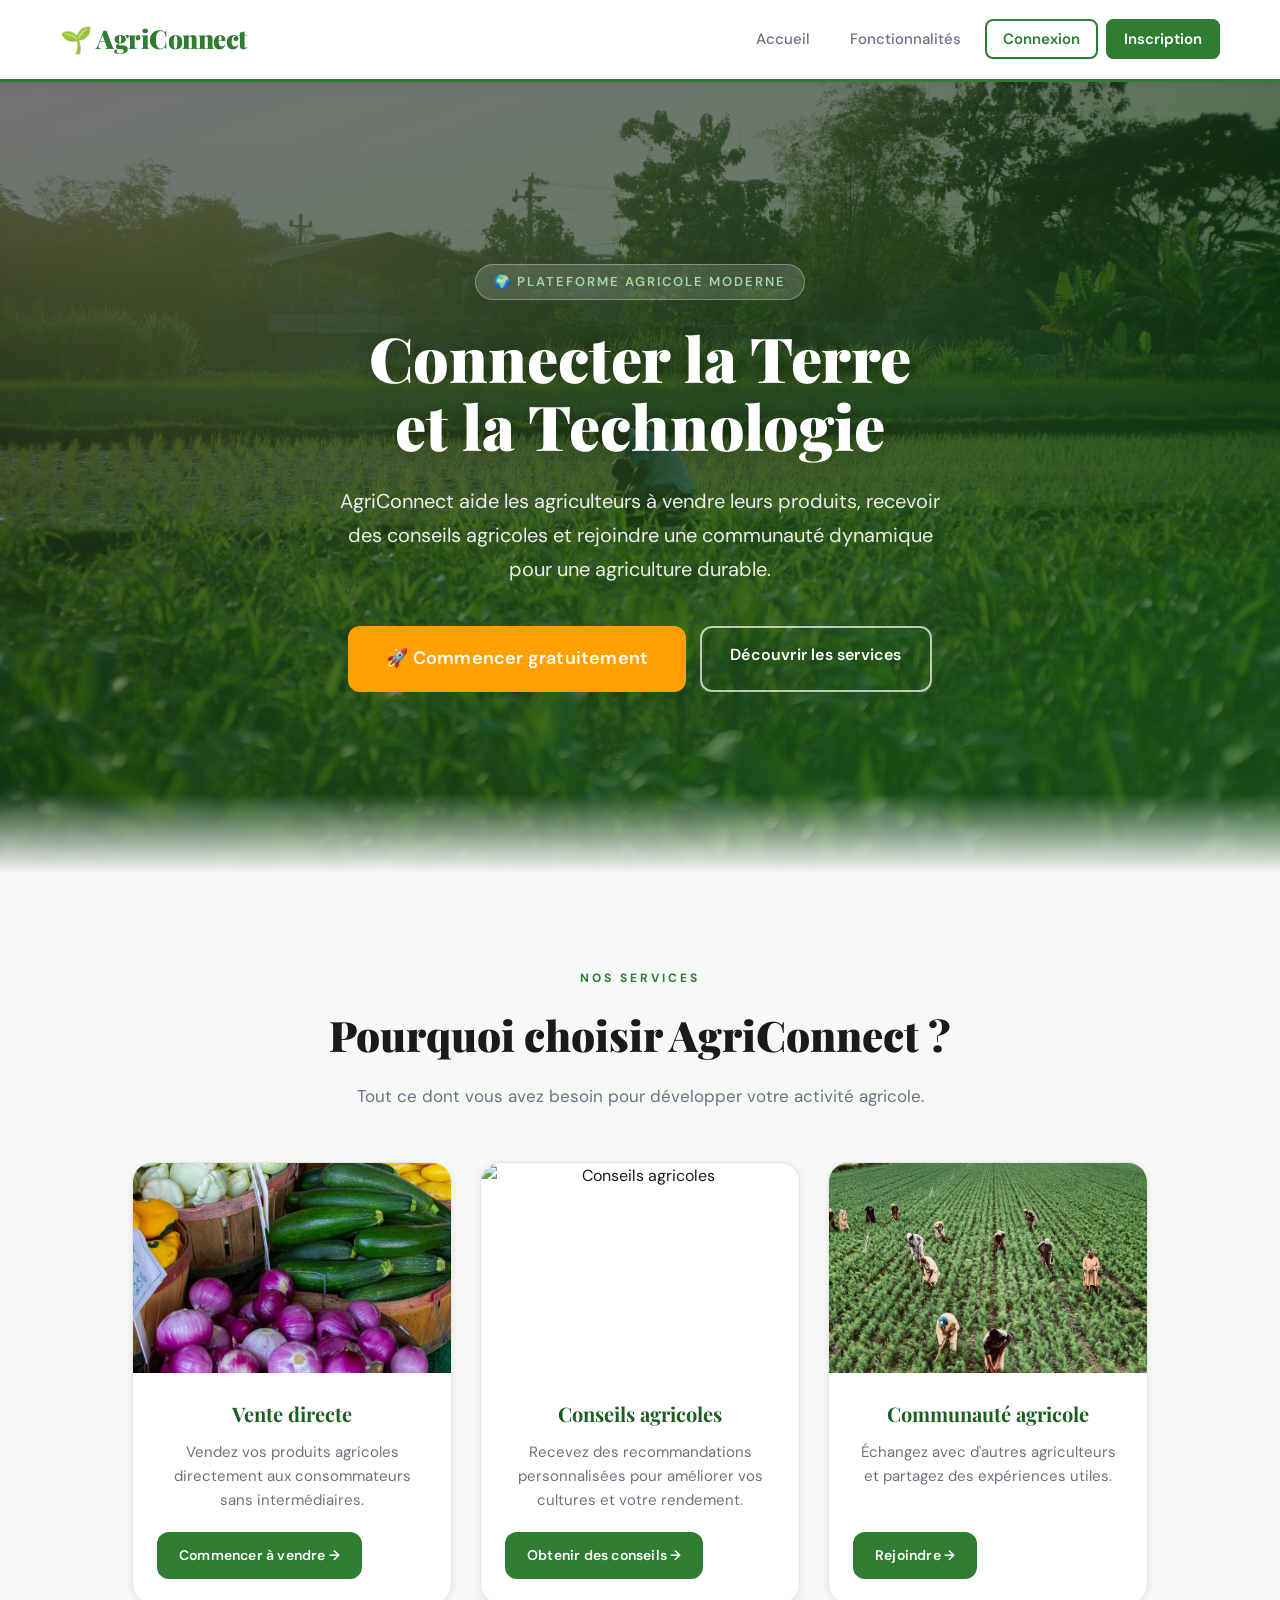
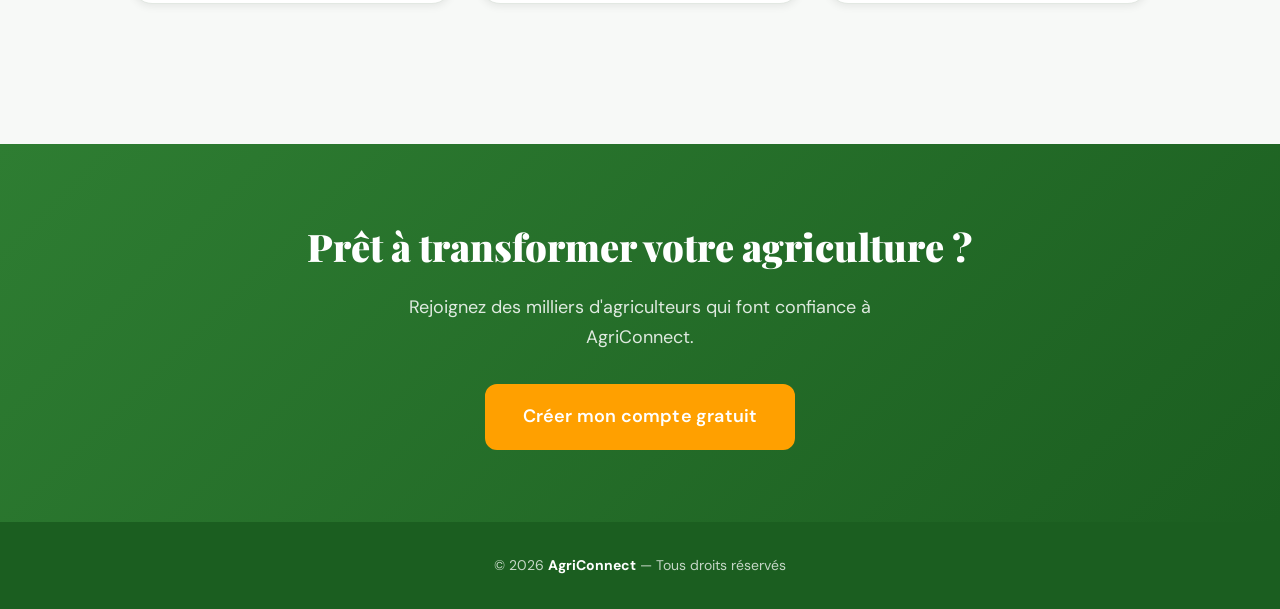
==== commit aee443a9: "Projet final prêt pour déploiement" ====
--- a/index.html
+++ b/index.html
@@ -3,92 +3,90 @@
 <head>
     <meta charset="UTF-8">
     <meta name="viewport" content="width=device-width, initial-scale=1.0">
-    <title>AgriConnect - Agriculture Moderne</title>
-
+    <title>AgriConnect - Connecter la Terre et la Technologie</title>
     <link rel="stylesheet" href="style.css">
 </head>
-
 <body>
 
-    <!-- Menu -->
+    <!-- Navigation -->
     <nav class="navbar">
         <h1 class="logo">🌱 AgriConnect</h1>
-
         <ul class="nav-links">
             <li><a href="index.html">Accueil</a></li>
             <li><a href="features.html">Fonctionnalités</a></li>
             <li><a href="login.html">Connexion</a></li>
             <li><a href="register.html">Inscription</a></li>
-            <li><a href="#" class="cart-nav">🛒 Panier (<span id="cart-count">0</span>)</a></li>
         </ul>
     </nav>
 
-    <!-- Section principale -->
-    <section class="hero">
-
+    <!-- Section Hero -->
+    <header class="hero">
         <div class="hero-text">
-            <h2>Bienvenue sur AgriConnect</h2>
-
+            <div class="hero-badge">🌍 Plateforme agricole moderne</div>
+            <h2>Connecter la Terre<br>et la Technologie</h2>
             <p>
-                Une plateforme moderne dédiée aux agriculteurs pour vendre
-                leurs produits agricoles, obtenir des conseils et gérer
-                leurs récoltes facilement.
+                AgriConnect aide les agriculteurs à vendre leurs produits,
+                recevoir des conseils agricoles et rejoindre une communauté
+                dynamique pour une agriculture durable.
             </p>
-
-            <!-- Boutons CTA -->
             <div class="buttons">
-                <a href="features.html">
-                    <button>Découvrir nos services</button>
+                <a href="register.html" class="btn btn-accent">
+                    🚀 Commencer gratuitement
                 </a>
-
-                <a href="register.html">
-                    <button>S'inscrire maintenant</button>
-                </a>
-
-                <a href="login.html">
-                    <button>Se connecter</button>
+                <a href="features.html" class="btn btn-outline">
+                    Découvrir les services
                 </a>
             </div>
         </div>
+    </header>
 
+    <!-- Services -->
+    <section class="services">
+        <span class="section-label">Nos services</span>
+        <h2>Pourquoi choisir AgriConnect ?</h2>
+        <p class="subtitle">Tout ce dont vous avez besoin pour développer votre activité agricole.</p>
+
+        <div class="cards">
+            <div class="card">
+                <img src="images/vente.jpg" alt="Marché agricole">
+                <div class="card-body">
+                    <h3>Vente directe</h3>
+                    <p>Vendez vos produits agricoles directement aux consommateurs sans intermédiaires.</p>
+                    <a href="register.html" class="btn">Commencer à vendre →</a>
+                </div>
+            </div>
+
+            <div class="card">
+                <img src="images/conseil.jpg" alt="Conseils agricoles">
+                <div class="card-body">
+                    <h3>Conseils agricoles</h3>
+                    <p>Recevez des recommandations personnalisées pour améliorer vos cultures et votre rendement.</p>
+                    <a href="register.html" class="btn">Obtenir des conseils →</a>
+                </div>
+            </div>
+
+            <div class="card">
+                <img src="images/community.jpg" alt="Communauté agricole">
+                <div class="card-body">
+                    <h3>Communauté agricole</h3>
+                    <p>Échangez avec d'autres agriculteurs et partagez des expériences utiles.</p>
+                    <a href="register.html" class="btn">Rejoindre →</a>
+                </div>
+            </div>
+        </div>
     </section>
 
-    <!-- Boutique -->
-    <section class="services" id="boutique">
-
-        <h2>Notre Boutique</h2>
-
-        <div class="cards">
-
-            <div class="card product" data-name="Panier de Légumes" data-price="25">
-                <img src="images/vente.jpg" alt="Vente agricole">
-                <h3>🌾 Panier de Légumes</h3>
-                <p>Prix: 25.000 FCFA</p>
-                <button class="btn-add">Ajouter au panier</button>
-            </div>
-
-            <div class="card product" data-name="Conseil Expert" data-price="50">
-                <img src="images/conseil.jpg" alt="Conseils agricoles">
-                <h3>📚 Session Conseil</h3>
-                <p>Prix: 50.000 FCFA</p>
-                <button class="btn-add">Ajouter au panier</button>
-            </div>
-
-            <div class="card product" data-name="Accès Communauté" data-price="10">
-                <img src="images/community.jpg" alt="Communauté">
-                <h3>🤝 Club Agri</h3>
-                <p>Prix: 10.000 FCFA / mois</p>
-                <button class="btn-add">Ajouter au panier</button>
-            </div>
-
-        </div>
+    <!-- Bande CTA -->
+    <section class="cta-band">
+        <h2>Prêt à transformer votre agriculture ?</h2>
+        <p>Rejoignez des milliers d'agriculteurs qui font confiance à AgriConnect.</p>
+        <a href="register.html" class="btn btn-accent">Créer mon compte gratuit</a>
     </section>
 
     <!-- Footer -->
     <footer>
-        <p>© 2026 AgriConnect - Tous droits réservés</p>
+        <p>© 2026 <strong>AgriConnect</strong> — Tous droits réservés</p>
     </footer>
 
-    <script src="script.js"></script>
 </body>
 </html>
--- a/style.css
+++ b/style.css
@@ -1,245 +1,533 @@
-/* RESET */
-*{
-    margin:0;
-    padding:0;
-    box-sizing:border-box;
-}
-
-body{
-    font-family: Arial, sans-serif;
-    background: #f8f9fa;
-    color:#333;
-}
-
-/* NAVBAR */
-.navbar{
-    display:flex;
-    justify-content:space-between;
-    align-items:center;
-    background:#2e7d32;
-    padding:20px 50px;
-}
-
-.logo{
-    color:white;
-    font-size:28px;
-}
-
-.nav-links{
-    list-style:none;
-    display:flex;
-}
-
-.nav-links li{
-    margin-left:20px;
-}
-
-.nav-links a{
-    text-decoration:none;
-    color:white;
-    font-size:18px;
-    transition:0.3s;
-}
-
-.nav-links a:hover{
-    color:#c8e6c9;
-}
-
-/* HERO */
-.hero{
+/* ========== VARIABLES & RESET ========== */
+@import url('https://fonts.googleapis.com/css2?family=Playfair+Display:wght@700;900&family=DM+Sans:wght@400;500;600&display=swap');
+
+:root {
+    --primary:       #2e7d32;
+    --primary-dark:  #1b5e20;
+    --primary-light: #4caf50;
+    --accent:        #ffa000;
+    --accent-dark:   #e65100;
+    --text:          #1a1a1a;
+    --text-muted:    #6b7280;
+    --bg:            #f7f9f7;
+    --white:         #ffffff;
+    --border:        #e2e8e2;
+    --shadow-sm:     0 2px 8px rgba(0,0,0,0.08);
+    --shadow-md:     0 6px 24px rgba(0,0,0,0.12);
+    --shadow-lg:     0 16px 48px rgba(0,0,0,0.16);
+    --radius:        12px;
+    --radius-lg:     20px;
+}
+
+*, *::before, *::after {
+    margin: 0;
+    padding: 0;
+    box-sizing: border-box;
+}
+
+html { scroll-behavior: smooth; }
+
+body {
+    font-family: 'DM Sans', sans-serif;
+    background: var(--bg);
+    color: var(--text);
+    line-height: 1.65;
+}
+
+/* ========== NAVBAR ========== */
+.navbar {
+    display: flex;
+    justify-content: space-between;
+    align-items: center;
+    background: var(--white);
+    padding: 18px 60px;
+    box-shadow: var(--shadow-sm);
+    position: sticky;
+    top: 0;
+    z-index: 100;
+    border-bottom: 3px solid var(--primary);
+}
+
+.logo {
+    color: var(--primary);
+    font-family: 'Playfair Display', serif;
+    font-size: 26px;
+    font-weight: 900;
+    letter-spacing: -0.5px;
+}
+
+.nav-links {
+    list-style: none;
+    display: flex;
+    align-items: center;
+    gap: 8px;
+}
+
+.nav-links a {
+    text-decoration: none;
+    color: var(--text-muted);
+    font-size: 15px;
+    font-weight: 500;
+    padding: 8px 16px;
+    border-radius: 8px;
+    transition: all 0.2s ease;
+}
+
+.nav-links a:hover {
+    color: var(--primary);
+    background: #e8f5e9;
+}
+
+/* Lien Connexion mis en avant */
+.nav-links li:last-child a,
+.nav-links li:nth-last-child(2) a {
+    color: var(--primary);
+    border: 2px solid var(--primary);
+    font-weight: 600;
+}
+
+.nav-links li:last-child a {
+    background: var(--primary);
+    color: var(--white);
+}
+
+.nav-links li:last-child a:hover {
+    background: var(--primary-dark);
+    border-color: var(--primary-dark);
+}
+
+.nav-links li:nth-last-child(2) a:hover {
+    background: #e8f5e9;
+}
+
+/* ========== HERO ========== */
+.hero {
     display: flex;
     justify-content: center;
     align-items: center;
     text-align: center;
-    min-height: 80vh;
-    padding: 100px 20px;
-    background: linear-gradient(rgba(0, 0, 0, 0.6), rgba(0, 0, 0, 0.6)), url('images/agriculture.jpg');
+    min-height: 88vh;
+    padding: 80px 24px;
+    background:
+        linear-gradient(160deg, rgba(0,0,0,0.55) 0%, rgba(27,94,32,0.75) 100%),
+        url('images/agriculture.jpg');
     background-size: cover;
     background-position: center;
-    background-attachment: fixed;
-    color: white;
-}
-
-.hero-text{
-    max-width: 800px;
-}
-
-.hero-text h2{
-    font-size: 48px;
-    color: white;
-    margin-bottom:20px;
-}
-
-.hero-text p{
-    font-size:18px;
-    margin-bottom:25px;
-    line-height:1.6;
-    color: #e0e0e0;
-}
-
-/* BUTTONS CTA */
-.buttons button{
-    background:#2e7d32;
-    color:white;
-    border:none;
-    padding:14px 20px;
-    margin:10px;
-    border-radius:8px;
-    cursor:pointer;
-    font-size:16px;
-    transition:0.3s;
-}
-
-.buttons button:hover{
-    background:#1b5e20;
-    transform:scale(1.05);
-}
-
-/* SERVICES */
-.services{
-    text-align:center;
-    padding:50px;
-}
-
-.services h2{
-    color:#2e7d32;
-    margin-bottom:30px;
-    font-size:36px;
-}
-
-.cards{
-    display:flex;
-    justify-content:center;
-    gap:20px;
-    flex-wrap:wrap;
-}
-
-.card{
-    background:white;
-    width:300px;
-    padding:25px;
-    border-radius:12px;
-    box-shadow:0 2px 10px rgba(0,0,0,0.1);
-    transition:0.3s;
-}
-
-.card:hover{
-    transform:translateY(-8px);
-}
-
-.btn-add {
-    background: #2e7d32;
-    color: white;
-    border: none;
-    padding: 10px 15px;
-    border-radius: 5px;
+    color: var(--white);
+    position: relative;
+}
+
+.hero::after {
+    content: '';
+    position: absolute;
+    bottom: 0; left: 0; right: 0;
+    height: 80px;
+    background: linear-gradient(to top, var(--bg), transparent);
+}
+
+.hero-text {
+    max-width: 820px;
+    position: relative;
+    z-index: 1;
+    animation: fadeUp 0.8s ease both;
+}
+
+.hero-badge {
+    display: inline-block;
+    background: rgba(255,255,255,0.15);
+    border: 1px solid rgba(255,255,255,0.3);
+    color: #a5d6a7;
+    font-size: 13px;
+    font-weight: 600;
+    letter-spacing: 2px;
+    text-transform: uppercase;
+    padding: 6px 18px;
+    border-radius: 100px;
+    margin-bottom: 24px;
+    backdrop-filter: blur(8px);
+}
+
+.hero-text h2 {
+    font-family: 'Playfair Display', serif;
+    font-size: 62px;
+    font-weight: 900;
+    line-height: 1.1;
+    margin-bottom: 24px;
+    text-shadow: 0 2px 20px rgba(0,0,0,0.3);
+}
+
+.hero-text p {
+    font-size: 20px;
+    margin-bottom: 40px;
+    opacity: 0.9;
+    max-width: 600px;
+    margin-left: auto;
+    margin-right: auto;
+    line-height: 1.7;
+}
+
+/* ========== BOUTONS CTA ========== */
+.buttons {
+    display: flex;
+    justify-content: center;
+    flex-wrap: wrap;
+    gap: 14px;
+}
+
+/* Bouton principal (vert) */
+.btn {
+    display: inline-block;
+    text-decoration: none;
+    background: var(--primary);
+    color: var(--white);
+    padding: 14px 28px;
+    border-radius: var(--radius);
+    font-size: 16px;
+    font-weight: 600;
+    border: 2px solid var(--primary);
     cursor: pointer;
-    margin-top: 10px;
-    font-weight: bold;
-}
-
-.btn-add:hover {
-    background: #ffa000;
-    transition: 0.3s;
-}
-
-.cart-nav { font-weight: bold; color: #ffa000 !important; }
+    transition: all 0.25s ease;
+    letter-spacing: 0.2px;
+}
+
+.btn:hover {
+    background: var(--primary-dark);
+    border-color: var(--primary-dark);
+    transform: translateY(-2px);
+    box-shadow: 0 8px 20px rgba(46,125,50,0.35);
+}
+
+/* Bouton accent (orange) — utilisé comme CTA principal */
+.btn-accent {
+    background: var(--accent);
+    color: var(--white);
+    border-color: var(--accent);
+    font-size: 18px;
+    padding: 16px 36px;
+}
+
+.btn-accent:hover {
+    background: var(--accent-dark);
+    border-color: var(--accent-dark);
+    box-shadow: 0 8px 20px rgba(255,160,0,0.4);
+}
+
+/* Bouton outline (transparent) */
+.btn-outline {
+    background: transparent;
+    color: var(--white);
+    border: 2px solid rgba(255,255,255,0.7);
+}
+
+.btn-outline:hover {
+    background: rgba(255,255,255,0.15);
+    border-color: var(--white);
+    box-shadow: none;
+    transform: translateY(-2px);
+}
+
+/* ========== SECTION SERVICES ========== */
+.services {
+    text-align: center;
+    padding: 90px 24px 80px;
+}
+
+.section-label {
+    display: inline-block;
+    color: var(--primary);
+    font-size: 12px;
+    font-weight: 700;
+    letter-spacing: 3px;
+    text-transform: uppercase;
+    margin-bottom: 12px;
+}
+
+.services h2 {
+    font-family: 'Playfair Display', serif;
+    color: var(--text);
+    font-size: 42px;
+    font-weight: 900;
+    margin-bottom: 12px;
+}
+
+.services .subtitle {
+    color: var(--text-muted);
+    font-size: 17px;
+    margin-bottom: 52px;
+}
+
+.cards {
+    display: flex;
+    justify-content: center;
+    gap: 28px;
+    flex-wrap: wrap;
+}
+
+.card {
+    background: var(--white);
+    width: 320px;
+    border-radius: var(--radius-lg);
+    overflow: hidden;
+    box-shadow: var(--shadow-sm);
+    border: 1px solid var(--border);
+    transition: all 0.3s ease;
+    display: flex;
+    flex-direction: column;
+}
+
+.card:hover {
+    transform: translateY(-8px);
+    box-shadow: var(--shadow-lg);
+    border-color: #c8e6c9;
+}
 
 .card img {
     width: 100%;
-    height: 200px;
+    height: 210px;
     object-fit: cover;
-    border-radius: 8px;
-    margin-bottom: 15px;
-}
-
-.card h3{
-    color:#2e7d32;
-    margin-bottom:15px;
-}
-
-/* FOOTER */
-footer{
-    background:#2e7d32;
-    color:white;
-    text-align:center;
-    padding:20px;
-    margin-top:40px;
-}
-
-/* RESPONSIVE */
-@media(max-width:768px){
-
-    .hero{
-        flex-direction:column;
-        text-align:center;
-    }
-
-    .hero-image img{
-        width:100%;
-        margin-top:30px;
-    }
-
-    .navbar{
-        flex-direction:column;
-    }
-
-    .nav-links{
-        margin-top:15px;
-    }
-}
-/* LOGIN & REGISTER */
-
-.auth-section{
-    display:flex;
-    justify-content:center;
-    align-items:center;
+}
+
+.card-body {
+    padding: 24px;
+    flex: 1;
+    display: flex;
+    flex-direction: column;
+}
+
+.card h3 {
+    font-family: 'Playfair Display', serif;
+    color: var(--primary-dark);
+    font-size: 20px;
+    margin-bottom: 10px;
+}
+
+.card p {
+    color: var(--text-muted);
+    font-size: 15px;
+    line-height: 1.6;
+    flex: 1;
+    margin-bottom: 20px;
+}
+
+.card .btn {
+    align-self: flex-start;
+    font-size: 14px;
+    padding: 10px 20px;
+}
+
+/* ========== AUTH (LOGIN / REGISTER) ========== */
+.auth-section {
+    display: flex;
+    justify-content: center;
+    align-items: center;
     min-height: 100vh;
     padding: 40px 20px;
-    background: linear-gradient(rgba(46, 125, 50, 0.6), rgba(46, 125, 50, 0.6)), url('images/agriculture.jpg');
+    background:
+        linear-gradient(160deg, rgba(27,94,32,0.85) 0%, rgba(0,0,0,0.7) 100%),
+        url('images/agriculture.jpg');
     background-size: cover;
     background-position: center;
 }
 
-.auth-box, .auth-form {
-    background:white;
+.auth-box {
+    background: var(--white);
     width: 100%;
-    max-width: 400px;
-    padding:40px;
-    border-radius:15px;
-    box-shadow:0 4px 12px rgba(0,0,0,0.2);
-    text-align:center;
-}
-
-.auth-box h2{
-    color:#2e7d32;
-    margin-bottom:15px;
-}
-
-.auth-box p{
-    margin-bottom:20px;
-}
-
-.auth-box input, .auth-form input{
-    width:100%;
-    padding:14px;
-    margin:10px 0;
-    border:1px solid #ccc;
-    border-radius:8px;
-}
-
-.auth-box button, .auth-form button, .btn-submit{
+    max-width: 460px;
+    padding: 44px 40px;
+    border-radius: var(--radius-lg);
+    box-shadow: var(--shadow-lg);
+    animation: fadeUp 0.5s ease both;
+}
+
+.auth-logo {
+    text-align: center;
+    font-family: 'Playfair Display', serif;
+    font-size: 22px;
+    font-weight: 900;
+    color: var(--primary);
+    margin-bottom: 8px;
+}
+
+.auth-box h2 {
+    text-align: center;
+    color: var(--text);
+    font-family: 'Playfair Display', serif;
+    font-size: 30px;
+    font-weight: 900;
+    margin-bottom: 8px;
+}
+
+.auth-box .auth-subtitle {
+    text-align: center;
+    color: var(--text-muted);
+    font-size: 15px;
+    margin-bottom: 32px;
+    line-height: 1.5;
+}
+
+.form-group {
+    margin-bottom: 20px;
+}
+
+.form-group label {
+    display: block;
+    font-weight: 600;
+    font-size: 14px;
+    color: var(--text);
+    margin-bottom: 8px;
+}
+
+.form-group input {
     width: 100%;
-    background:#2e7d32;
-    color:white;
-    border:none;
-    padding:14px;
-    margin-top:15px;
-    border-radius:8px;
-    cursor:pointer;
-    transition:0.3s;
-}
-
-.auth-box button:hover, .auth-form button:hover, .btn-submit:hover{
-    background:#1b5e20;
+    padding: 13px 16px;
+    border: 2px solid var(--border);
+    border-radius: var(--radius);
+    font-family: 'DM Sans', sans-serif;
+    font-size: 15px;
+    color: var(--text);
+    background: #fafafa;
+    transition: border-color 0.2s, box-shadow 0.2s;
+    outline: none;
+}
+
+.form-group input:focus {
+    border-color: var(--primary);
+    background: var(--white);
+    box-shadow: 0 0 0 4px rgba(46,125,50,0.1);
+}
+
+.form-group input::placeholder {
+    color: #aab0aa;
+}
+
+.btn-submit {
+    width: 100%;
+    margin-top: 8px;
+    padding: 15px;
+    background: var(--primary);
+    color: var(--white);
+    border: none;
+    border-radius: var(--radius);
+    font-family: 'DM Sans', sans-serif;
+    font-size: 17px;
+    font-weight: 700;
+    cursor: pointer;
+    transition: all 0.25s ease;
+    letter-spacing: 0.3px;
+}
+
+.btn-submit:hover {
+    background: var(--primary-dark);
+    transform: translateY(-1px);
+    box-shadow: 0 6px 16px rgba(46,125,50,0.35);
+}
+
+.auth-divider {
+    text-align: center;
+    margin: 24px 0 0;
+    color: var(--text-muted);
+    font-size: 14px;
+}
+
+.auth-divider a {
+    color: var(--primary);
+    font-weight: 600;
+    text-decoration: none;
+}
+
+.auth-divider a:hover {
+    text-decoration: underline;
+}
+
+/* ========== FEATURES PAGE ========== */
+.features-hero {
+    min-height: 52vh;
+    background:
+        linear-gradient(160deg, rgba(0,0,0,0.5), rgba(27,94,32,0.7)),
+        url('images/agriculture.jpg');
+    background-size: cover;
+    background-position: center;
+}
+
+.cta-band {
+    background: linear-gradient(135deg, var(--primary), var(--primary-dark));
+    color: var(--white);
+    text-align: center;
+    padding: 72px 24px;
+    margin-top: 60px;
+}
+
+.cta-band h2 {
+    font-family: 'Playfair Display', serif;
+    font-size: 38px;
+    font-weight: 900;
+    margin-bottom: 14px;
+}
+
+.cta-band p {
+    font-size: 18px;
+    opacity: 0.85;
+    margin-bottom: 32px;
+    max-width: 500px;
+    margin-left: auto;
+    margin-right: auto;
+}
+
+/* ========== FOOTER ========== */
+footer {
+    background: var(--primary-dark);
+    color: rgba(255,255,255,0.75);
+    text-align: center;
+    padding: 32px 24px;
+    font-size: 14px;
+}
+
+footer strong {
+    color: var(--white);
+}
+
+/* ========== ANIMATION ========== */
+@keyframes fadeUp {
+    from { opacity: 0; transform: translateY(24px); }
+    to   { opacity: 1; transform: translateY(0); }
+}
+
+/* ========== RESPONSIVE ========== */
+@media (max-width: 768px) {
+    .navbar {
+        flex-direction: column;
+        padding: 16px 24px;
+        gap: 14px;
+    }
+
+    .nav-links {
+        flex-wrap: wrap;
+        justify-content: center;
+        gap: 6px;
+    }
+
+    .hero-text h2 {
+        font-size: 38px;
+    }
+
+    .hero-text p {
+        font-size: 17px;
+    }
+
+    .buttons {
+        flex-direction: column;
+        align-items: center;
+    }
+
+    .services h2 {
+        font-size: 30px;
+    }
+
+    .auth-box {
+        padding: 32px 24px;
+    }
+
+    .cta-band h2 {
+        font-size: 28px;
+    }
 }
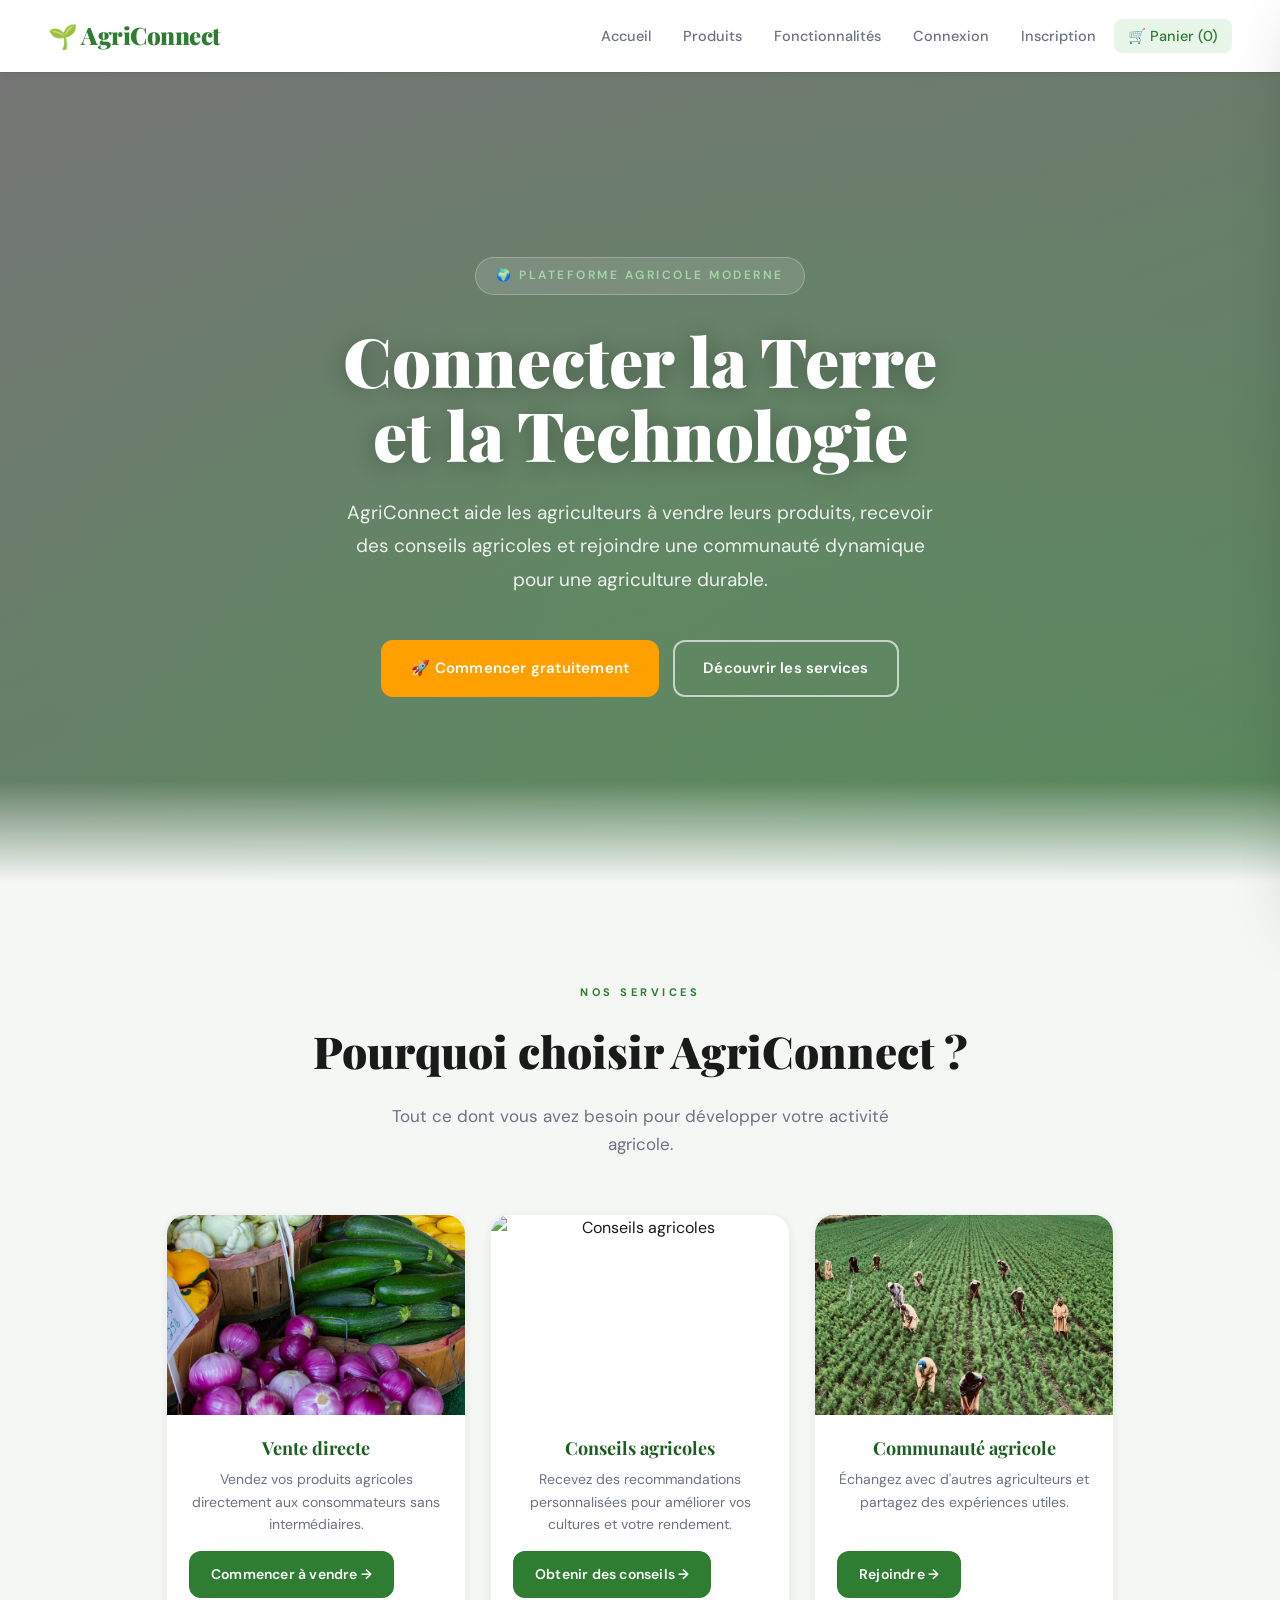
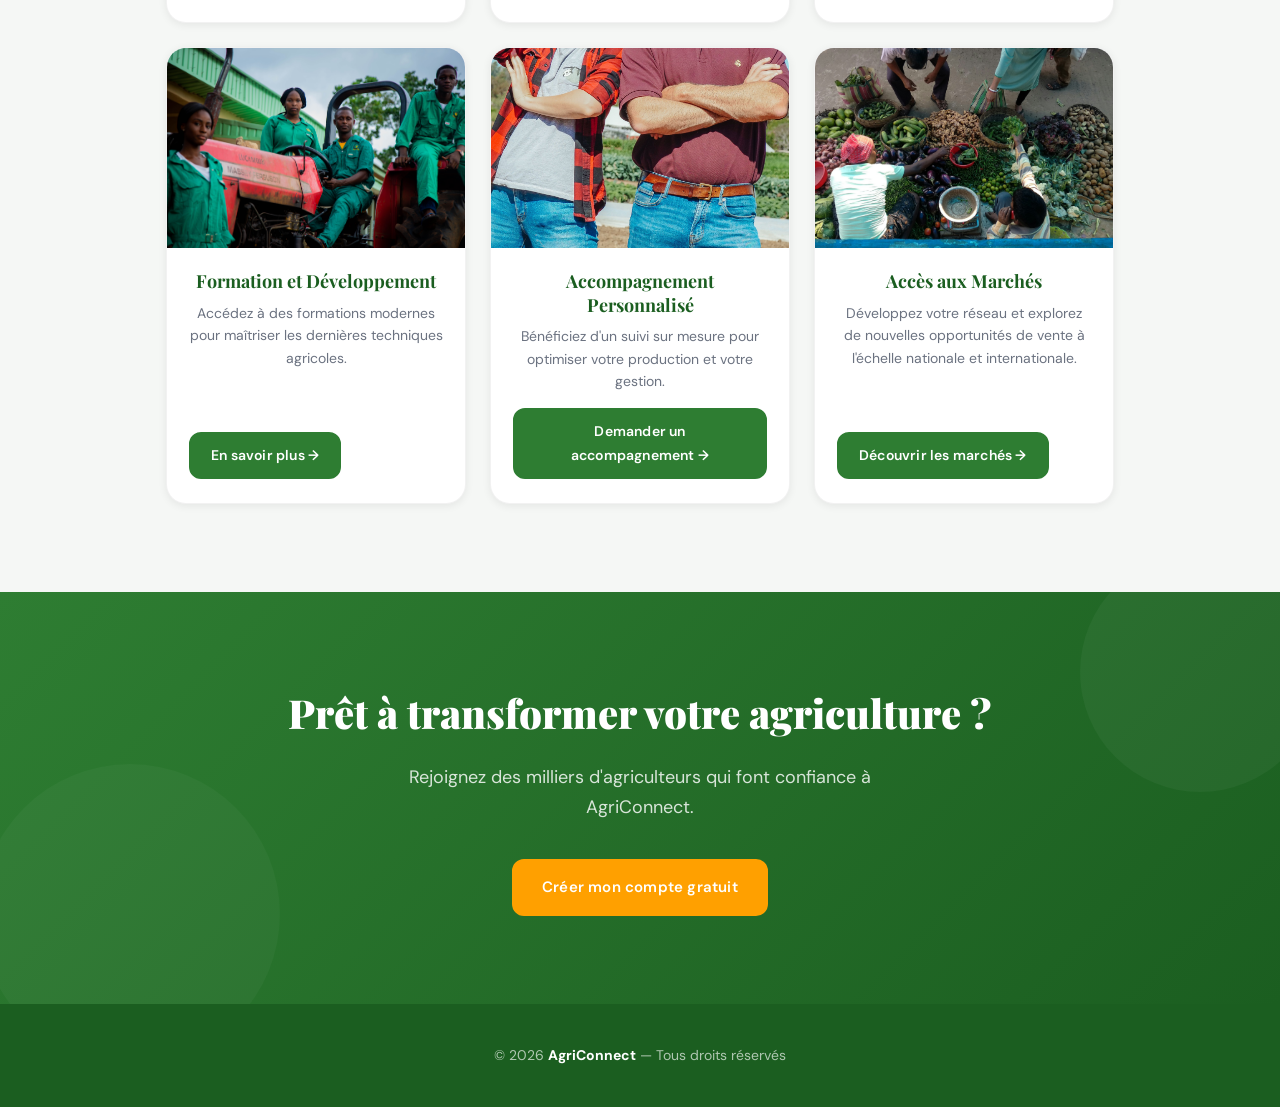
==== commit 6bfd4ce6: "Refonte complète du projet : HTML, CSS, JavaScript, connexion, inscription, produits, factures et im" ====
--- a/index.html
+++ b/index.html
@@ -13,11 +13,31 @@
         <h1 class="logo">🌱 AgriConnect</h1>
         <ul class="nav-links">
             <li><a href="index.html">Accueil</a></li>
+            <li><a href="products.html">Produits</a></li>
             <li><a href="features.html">Fonctionnalités</a></li>
             <li><a href="login.html">Connexion</a></li>
             <li><a href="register.html">Inscription</a></li>
+            <li class="cart-nav"><a href="#" style="background:#e8f5e9; color:var(--primary)">🛒 Panier (<span id="cart-count">0</span>)</a></li>
         </ul>
     </nav>
+
+    <!-- Panier Latéral -->
+    <div id="cart-drawer" class="cart-drawer">
+        <div class="cart-header">
+            <h3>🛒 Mon Panier</h3>
+            <button id="close-cart" style="background:none; border:none; font-size:24px; cursor:pointer;">&times;</button>
+        </div>
+        <div id="cart-items">
+            <!-- Les produits s'afficheront ici -->
+        </div>
+        <div class="cart-total-container">
+            <span>Total :</span>
+            <span id="cart-total">0 FCFA</span>
+        </div>
+        <div style="margin-top:auto; padding-top:20px;">
+            <button class="btn btn-accent" style="width:100%">Passer la commande</button>
+        </div>
+    </div>
 
     <!-- Section Hero -->
     <header class="hero">
@@ -47,7 +67,7 @@
         <p class="subtitle">Tout ce dont vous avez besoin pour développer votre activité agricole.</p>
 
         <div class="cards">
-            <div class="card">
+            <div class="card" style="--i: 1">
                 <img src="images/vente.jpg" alt="Marché agricole">
                 <div class="card-body">
                     <h3>Vente directe</h3>
@@ -56,7 +76,7 @@
                 </div>
             </div>
 
-            <div class="card">
+            <div class="card" style="--i: 2">
                 <img src="images/conseil.jpg" alt="Conseils agricoles">
                 <div class="card-body">
                     <h3>Conseils agricoles</h3>
@@ -65,12 +85,40 @@
                 </div>
             </div>
 
-            <div class="card">
+            <div class="card" style="--i: 3">
                 <img src="images/community.jpg" alt="Communauté agricole">
                 <div class="card-body">
                     <h3>Communauté agricole</h3>
                     <p>Échangez avec d'autres agriculteurs et partagez des expériences utiles.</p>
                     <a href="register.html" class="btn">Rejoindre →</a>
+                </div>
+            </div>
+
+            <!-- Nouveaux services d'évolution -->
+            <div class="card" style="--i: 4">
+                <img src="images/formation.jpg" alt="Formation agricole">
+                <div class="card-body">
+                    <h3>Formation et Développement</h3>
+                    <p>Accédez à des formations modernes pour maîtriser les dernières techniques agricoles.</p>
+                    <a href="register.html" class="btn">En savoir plus →</a>
+                </div>
+            </div>
+
+            <div class="card" style="--i: 5">
+                <img src="images/accompagnement.jpg" alt="Accompagnement personnalisé">
+                <div class="card-body">
+                    <h3>Accompagnement Personnalisé</h3>
+                    <p>Bénéficiez d'un suivi sur mesure pour optimiser votre production et votre gestion.</p>
+                    <a href="register.html" class="btn">Demander un accompagnement →</a>
+                </div>
+            </div>
+
+            <div class="card" style="--i: 6">
+                <img src="images/marches.jpg" alt="Marchés internationaux">
+                <div class="card-body">
+                    <h3>Accès aux Marchés</h3>
+                    <p>Développez votre réseau et explorez de nouvelles opportunités de vente à l'échelle nationale et internationale.</p>
+                    <a href="register.html" class="btn">Découvrir les marchés →</a>
                 </div>
             </div>
         </div>
@@ -88,5 +136,6 @@
         <p>© 2026 <strong>AgriConnect</strong> — Tous droits réservés</p>
     </footer>
 
+    <script src="script.js"></script>
 </body>
 </html>
--- a/style.css
+++ b/style.css
@@ -1,37 +1,38 @@
 /* ========== VARIABLES & RESET ========== */
-@import url('https://fonts.googleapis.com/css2?family=Playfair+Display:wght@700;900&family=DM+Sans:wght@400;500;600&display=swap');
+@import url('https://fonts.googleapis.com/css2?family=Playfair+Display:ital,wght@0,700;0,900;1,700&family=DM+Sans:wght@300;400;500;600;700&display=swap');
 
 :root {
     --primary:       #2e7d32;
     --primary-dark:  #1b5e20;
     --primary-light: #4caf50;
+    --primary-soft:  #e8f5e9;
     --accent:        #ffa000;
     --accent-dark:   #e65100;
+    --accent-soft:   #fff8e1;
     --text:          #1a1a1a;
     --text-muted:    #6b7280;
-    --bg:            #f7f9f7;
+    --bg:            #f5f7f5;
     --white:         #ffffff;
     --border:        #e2e8e2;
-    --shadow-sm:     0 2px 8px rgba(0,0,0,0.08);
-    --shadow-md:     0 6px 24px rgba(0,0,0,0.12);
-    --shadow-lg:     0 16px 48px rgba(0,0,0,0.16);
+    --shadow-sm:     0 2px 8px rgba(0,0,0,0.07);
+    --shadow-md:     0 6px 24px rgba(0,0,0,0.11);
+    --shadow-lg:     0 16px 48px rgba(0,0,0,0.15);
+    --shadow-xl:     0 24px 64px rgba(0,0,0,0.2);
     --radius:        12px;
     --radius-lg:     20px;
-}
-
-*, *::before, *::after {
-    margin: 0;
-    padding: 0;
-    box-sizing: border-box;
-}
-
+    --radius-xl:     28px;
+    --danger:        #d32f2f;
+    --nav-h:         72px;
+}
+
+*, *::before, *::after { margin: 0; padding: 0; box-sizing: border-box; }
 html { scroll-behavior: smooth; }
-
 body {
     font-family: 'DM Sans', sans-serif;
     background: var(--bg);
     color: var(--text);
     line-height: 1.65;
+    overflow-x: hidden;
 }
 
 /* ========== NAVBAR ========== */
@@ -39,66 +40,116 @@
     display: flex;
     justify-content: space-between;
     align-items: center;
-    background: var(--white);
-    padding: 18px 60px;
-    box-shadow: var(--shadow-sm);
+    background: rgba(255,255,255,0.96);
+    backdrop-filter: blur(12px);
+    -webkit-backdrop-filter: blur(12px);
+    padding: 0 48px;
+    height: var(--nav-h);
+    box-shadow: 0 1px 0 rgba(0,0,0,0.06), var(--shadow-sm);
     position: sticky;
     top: 0;
-    z-index: 100;
-    border-bottom: 3px solid var(--primary);
+    z-index: 200;
+    transition: box-shadow 0.3s ease;
+}
+
+.navbar.scrolled {
+    box-shadow: var(--shadow-md);
 }
 
 .logo {
     color: var(--primary);
     font-family: 'Playfair Display', serif;
-    font-size: 26px;
+    font-size: 24px;
     font-weight: 900;
     letter-spacing: -0.5px;
-}
+    display: flex;
+    align-items: center;
+    gap: 8px;
+    text-decoration: none;
+}
+
+.logo span { color: var(--accent); }
 
 .nav-links {
     list-style: none;
     display: flex;
     align-items: center;
-    gap: 8px;
+    gap: 4px;
 }
 
 .nav-links a {
     text-decoration: none;
     color: var(--text-muted);
-    font-size: 15px;
+    font-size: 14.5px;
     font-weight: 500;
-    padding: 8px 16px;
+    padding: 8px 14px;
     border-radius: 8px;
     transition: all 0.2s ease;
-}
-
-.nav-links a:hover {
+    white-space: nowrap;
+}
+
+.nav-links a:hover { color: var(--primary); background: var(--primary-soft); }
+
+.nav-links .nav-login a {
     color: var(--primary);
-    background: #e8f5e9;
-}
-
-/* Lien Connexion mis en avant */
-.nav-links li:last-child a,
-.nav-links li:nth-last-child(2) a {
-    color: var(--primary);
-    border: 2px solid var(--primary);
+    border: 1.5px solid var(--primary);
     font-weight: 600;
-}
-
-.nav-links li:last-child a {
+    padding: 7px 16px;
+}
+
+.nav-links .nav-login a:hover { background: var(--primary-soft); }
+
+.nav-links .nav-register a {
     background: var(--primary);
-    color: var(--white);
-}
-
-.nav-links li:last-child a:hover {
+    color: #fff;
+    font-weight: 600;
+    padding: 8px 18px;
+    border-radius: 10px;
+    border: 1.5px solid var(--primary);
+}
+
+.nav-links .nav-register a:hover {
     background: var(--primary-dark);
     border-color: var(--primary-dark);
-}
-
-.nav-links li:nth-last-child(2) a:hover {
-    background: #e8f5e9;
-}
+    transform: translateY(-1px);
+    box-shadow: 0 4px 12px rgba(46,125,50,0.3);
+}
+
+/* Panier bouton dans nav */
+.cart-nav-btn {
+    position: relative;
+    display: flex;
+    align-items: center;
+    gap: 6px;
+    background: var(--accent-soft);
+    color: var(--accent-dark) !important;
+    border: 1.5px solid #ffe082 !important;
+    font-weight: 600 !important;
+    padding: 8px 16px !important;
+    border-radius: 10px !important;
+    cursor: pointer;
+    transition: all 0.2s ease;
+}
+
+.cart-nav-btn:hover {
+    background: #ffe082 !important;
+    transform: translateY(-1px);
+    box-shadow: 0 4px 12px rgba(255,160,0,0.25) !important;
+}
+
+.cart-badge {
+    background: var(--accent);
+    color: #fff;
+    font-size: 11px;
+    font-weight: 700;
+    padding: 2px 6px;
+    border-radius: 100px;
+    min-width: 20px;
+    text-align: center;
+    transition: transform 0.3s cubic-bezier(0.175,0.885,0.32,1.275);
+}
+
+.cart-badge.bump { transform: scale(1.4); }
 
 /* ========== HERO ========== */
 .hero {
@@ -106,67 +157,113 @@
     justify-content: center;
     align-items: center;
     text-align: center;
-    min-height: 88vh;
+    min-height: 90vh;
     padding: 80px 24px;
     background:
-        linear-gradient(160deg, rgba(0,0,0,0.55) 0%, rgba(27,94,32,0.75) 100%),
-        url('images/agriculture.jpg');
+        linear-gradient(160deg, rgba(0,0,0,0.52) 0%, rgba(27,94,32,0.72) 100%),
+        url('https://images.unsplash.com/photo-1500382017468-9049fed747ef?auto=format&fit=crop&q=80&w=1600');
     background-size: cover;
     background-position: center;
-    color: var(--white);
+    color: #fff;
     position: relative;
+    overflow: hidden;
+}
+
+.hero::before {
+    content: '';
+    position: absolute;
+    inset: 0;
+    background: radial-gradient(ellipse at 50% 60%, rgba(76,175,80,0.15) 0%, transparent 70%);
+    pointer-events: none;
 }
 
 .hero::after {
     content: '';
     position: absolute;
     bottom: 0; left: 0; right: 0;
-    height: 80px;
+    height: 100px;
     background: linear-gradient(to top, var(--bg), transparent);
+    pointer-events: none;
 }
 
 .hero-text {
-    max-width: 820px;
+    max-width: 860px;
     position: relative;
     z-index: 1;
-    animation: fadeUp 0.8s ease both;
+    animation: fadeUp 0.9s ease both;
 }
 
 .hero-badge {
-    display: inline-block;
-    background: rgba(255,255,255,0.15);
-    border: 1px solid rgba(255,255,255,0.3);
+    display: inline-flex;
+    align-items: center;
+    gap: 8px;
+    background: rgba(255,255,255,0.12);
+    border: 1px solid rgba(255,255,255,0.25);
     color: #a5d6a7;
-    font-size: 13px;
+    font-size: 12px;
     font-weight: 600;
-    letter-spacing: 2px;
+    letter-spacing: 2.5px;
     text-transform: uppercase;
-    padding: 6px 18px;
+    padding: 8px 20px;
     border-radius: 100px;
-    margin-bottom: 24px;
-    backdrop-filter: blur(8px);
+    margin-bottom: 28px;
+    backdrop-filter: blur(10px);
 }
 
 .hero-text h2 {
     font-family: 'Playfair Display', serif;
-    font-size: 62px;
+    font-size: 68px;
     font-weight: 900;
-    line-height: 1.1;
-    margin-bottom: 24px;
-    text-shadow: 0 2px 20px rgba(0,0,0,0.3);
+    line-height: 1.08;
+    margin-bottom: 26px;
+    text-shadow: 0 2px 24px rgba(0,0,0,0.3);
+}
+
+.hero-text h2 em {
+    font-style: italic;
+    color: #a5d6a7;
 }
 
 .hero-text p {
-    font-size: 20px;
-    margin-bottom: 40px;
-    opacity: 0.9;
+    font-size: 19px;
+    margin-bottom: 44px;
+    opacity: 0.88;
     max-width: 600px;
     margin-left: auto;
     margin-right: auto;
-    line-height: 1.7;
-}
-
-/* ========== BOUTONS CTA ========== */
+    line-height: 1.75;
+}
+
+.hero-stats {
+    display: flex;
+    justify-content: center;
+    gap: 40px;
+    margin-top: 48px;
+    padding-top: 40px;
+    border-top: 1px solid rgba(255,255,255,0.15);
+    animation: fadeUp 1.1s ease both;
+}
+
+.hero-stat strong {
+    display: block;
+    font-family: 'Playfair Display', serif;
+    font-size: 32px;
+    font-weight: 900;
+    color: #a5d6a7;
+}
+
+.hero-stat span { font-size: 13px; opacity: 0.7; letter-spacing: 0.5px; }
+
+.features-hero {
+    min-height: 54vh;
+    background:
+        linear-gradient(160deg, rgba(0,0,0,0.5), rgba(27,94,32,0.68)),
+        url('https://images.unsplash.com/photo-1464226184884-fa280b87c399?auto=format&fit=crop&q=80&w=1600');
+    background-size: cover;
+    background-position: center;
+}
+
+/* ========== BUTTONS ========== */
 .buttons {
     display: flex;
     justify-content: center;
@@ -174,20 +271,22 @@
     gap: 14px;
 }
 
-/* Bouton principal (vert) */
 .btn {
-    display: inline-block;
+    display: inline-flex;
+    align-items: center;
+    gap: 8px;
     text-decoration: none;
     background: var(--primary);
-    color: var(--white);
+    color: #fff;
     padding: 14px 28px;
     border-radius: var(--radius);
-    font-size: 16px;
+    font-size: 15px;
     font-weight: 600;
     border: 2px solid var(--primary);
     cursor: pointer;
     transition: all 0.25s ease;
     letter-spacing: 0.2px;
+    font-family: 'DM Sans', sans-serif;
 }
 
 .btn:hover {
@@ -197,13 +296,10 @@
     box-shadow: 0 8px 20px rgba(46,125,50,0.35);
 }
 
-/* Bouton accent (orange) — utilisé comme CTA principal */
 .btn-accent {
     background: var(--accent);
-    color: var(--white);
+    color: #fff;
     border-color: var(--accent);
-    font-size: 18px;
-    padding: 16px 36px;
 }
 
 .btn-accent:hover {
@@ -212,83 +308,542 @@
     box-shadow: 0 8px 20px rgba(255,160,0,0.4);
 }
 
-/* Bouton outline (transparent) */
 .btn-outline {
     background: transparent;
-    color: var(--white);
-    border: 2px solid rgba(255,255,255,0.7);
+    color: #fff;
+    border: 2px solid rgba(255,255,255,0.65);
 }
 
 .btn-outline:hover {
-    background: rgba(255,255,255,0.15);
-    border-color: var(--white);
+    background: rgba(255,255,255,0.12);
+    border-color: #fff;
     box-shadow: none;
     transform: translateY(-2px);
 }
 
-/* ========== SECTION SERVICES ========== */
+.btn-add {
+    background: transparent;
+    color: var(--primary);
+    border: 2px solid var(--primary);
+    width: 100%;
+    margin-top: auto;
+    justify-content: center;
+    font-size: 14px;
+    padding: 11px 20px;
+}
+
+.btn-add:hover {
+    background: var(--primary);
+    color: #fff;
+    transform: translateY(-1px);
+    box-shadow: 0 6px 16px rgba(46,125,50,0.3);
+}
+
+.btn-add.added {
+    background: var(--primary);
+    color: #fff;
+    border-color: var(--primary);
+}
+
+/* ========== CART DRAWER ========== */
+.cart-overlay {
+    position: fixed;
+    inset: 0;
+    background: rgba(0,0,0,0.45);
+    z-index: 300;
+    opacity: 0;
+    pointer-events: none;
+    transition: opacity 0.35s ease;
+    backdrop-filter: blur(3px);
+}
+
+.cart-overlay.active {
+    opacity: 1;
+    pointer-events: all;
+}
+
+.cart-drawer {
+    position: fixed;
+    right: -420px;
+    top: 0;
+    width: 400px;
+    height: 100%;
+    background: var(--white);
+    box-shadow: var(--shadow-xl);
+    z-index: 400;
+    transition: right 0.4s cubic-bezier(0.4, 0, 0.2, 1);
+    display: flex;
+    flex-direction: column;
+    overflow: hidden;
+}
+
+.cart-drawer.active { right: 0; }
+
+.cart-header {
+    display: flex;
+    justify-content: space-between;
+    align-items: center;
+    padding: 24px 28px 20px;
+    border-bottom: 1px solid var(--border);
+    background: var(--white);
+}
+
+.cart-header h3 {
+    font-family: 'Playfair Display', serif;
+    font-size: 22px;
+    color: var(--text);
+}
+
+.cart-header-count {
+    font-size: 13px;
+    color: var(--text-muted);
+    font-weight: 500;
+}
+
+.cart-close {
+    width: 36px;
+    height: 36px;
+    display: flex;
+    align-items: center;
+    justify-content: center;
+    background: var(--bg);
+    border: none;
+    border-radius: 50%;
+    font-size: 18px;
+    cursor: pointer;
+    color: var(--text-muted);
+    transition: all 0.2s ease;
+}
+
+.cart-close:hover {
+    background: #ffebee;
+    color: var(--danger);
+    transform: rotate(90deg);
+}
+
+/* Cart items scroll zone */
+.cart-items-wrap {
+    flex: 1;
+    overflow-y: auto;
+    padding: 16px 28px;
+    scrollbar-width: thin;
+    scrollbar-color: var(--border) transparent;
+}
+
+.cart-empty {
+    display: flex;
+    flex-direction: column;
+    align-items: center;
+    justify-content: center;
+    padding: 60px 20px;
+    gap: 14px;
+    text-align: center;
+}
+
+.cart-empty-icon { font-size: 52px; opacity: 0.4; }
+
+.cart-empty p {
+    color: var(--text-muted);
+    font-size: 15px;
+    line-height: 1.5;
+}
+
+.cart-item {
+    display: flex;
+    align-items: flex-start;
+    gap: 14px;
+    padding: 16px 0;
+    border-bottom: 1px solid var(--border);
+    animation: fadeUp 0.3s ease both;
+}
+
+.cart-item-emoji {
+    width: 46px;
+    height: 46px;
+    background: var(--primary-soft);
+    border-radius: 10px;
+    display: flex;
+    align-items: center;
+    justify-content: center;
+    font-size: 22px;
+    flex-shrink: 0;
+}
+
+.cart-item-info { flex: 1; min-width: 0; }
+
+.cart-item-name {
+    font-weight: 600;
+    font-size: 14.5px;
+    color: var(--text);
+    white-space: nowrap;
+    overflow: hidden;
+    text-overflow: ellipsis;
+}
+
+.cart-item-price {
+    font-size: 13px;
+    color: var(--primary);
+    font-weight: 600;
+    margin-top: 2px;
+}
+
+.cart-item-qty {
+    display: flex;
+    align-items: center;
+    gap: 8px;
+    margin-top: 8px;
+}
+
+.qty-btn {
+    width: 26px;
+    height: 26px;
+    border-radius: 50%;
+    border: 1.5px solid var(--border);
+    background: #fff;
+    cursor: pointer;
+    display: flex;
+    align-items: center;
+    justify-content: center;
+    font-size: 14px;
+    color: var(--text);
+    transition: all 0.2s ease;
+    font-weight: 700;
+    line-height: 1;
+}
+
+.qty-btn:hover { border-color: var(--primary); color: var(--primary); background: var(--primary-soft); }
+
+.qty-value {
+    font-size: 14px;
+    font-weight: 600;
+    min-width: 20px;
+    text-align: center;
+}
+
+.cart-item-remove {
+    background: none;
+    border: none;
+    color: #ccc;
+    cursor: pointer;
+    font-size: 16px;
+    transition: color 0.2s ease;
+    padding: 4px;
+    flex-shrink: 0;
+}
+
+.cart-item-remove:hover { color: var(--danger); }
+
+/* Cart footer */
+.cart-footer {
+    padding: 20px 28px 28px;
+    border-top: 1px solid var(--border);
+    background: var(--white);
+}
+
+.cart-subtotal {
+    display: flex;
+    justify-content: space-between;
+    align-items: center;
+    margin-bottom: 6px;
+    font-size: 14px;
+    color: var(--text-muted);
+}
+
+.cart-total-row {
+    display: flex;
+    justify-content: space-between;
+    align-items: center;
+    margin-bottom: 20px;
+    padding-top: 10px;
+    border-top: 1px solid var(--border);
+}
+
+.cart-total-label { font-size: 16px; font-weight: 600; }
+
+.cart-total-amount {
+    font-family: 'Playfair Display', serif;
+    font-size: 22px;
+    font-weight: 900;
+    color: var(--primary);
+}
+
+.btn-checkout {
+    width: 100%;
+    padding: 16px;
+    background: linear-gradient(135deg, var(--accent), var(--accent-dark));
+    color: #fff;
+    border: none;
+    border-radius: var(--radius);
+    font-family: 'DM Sans', sans-serif;
+    font-size: 16px;
+    font-weight: 700;
+    cursor: pointer;
+    transition: all 0.25s ease;
+    letter-spacing: 0.3px;
+    display: flex;
+    align-items: center;
+    justify-content: center;
+    gap: 10px;
+}
+
+.btn-checkout:hover {
+    transform: translateY(-2px);
+    box-shadow: 0 8px 24px rgba(255,160,0,0.45);
+}
+
+.cart-note {
+    text-align: center;
+    margin-top: 12px;
+    font-size: 12px;
+    color: var(--text-muted);
+}
+
+/* ========== TOAST NOTIFICATION ========== */
+.toast {
+    position: fixed;
+    bottom: 28px;
+    left: 50%;
+    transform: translateX(-50%) translateY(80px);
+    background: var(--primary-dark);
+    color: #fff;
+    padding: 14px 24px;
+    border-radius: 100px;
+    font-size: 14px;
+    font-weight: 600;
+    z-index: 500;
+    transition: transform 0.4s cubic-bezier(0.175,0.885,0.32,1.275), opacity 0.3s ease;
+    opacity: 0;
+    white-space: nowrap;
+    box-shadow: var(--shadow-md);
+    display: flex;
+    align-items: center;
+    gap: 8px;
+}
+
+.toast.show {
+    transform: translateX(-50%) translateY(0);
+    opacity: 1;
+}
+
+/* ========== ORDER MODAL ========== */
+.modal-overlay {
+    position: fixed;
+    inset: 0;
+    background: rgba(0,0,0,0.55);
+    z-index: 600;
+    display: flex;
+    align-items: center;
+    justify-content: center;
+    opacity: 0;
+    pointer-events: none;
+    transition: opacity 0.3s ease;
+    backdrop-filter: blur(4px);
+    padding: 20px;
+}
+
+.modal-overlay.active {
+    opacity: 1;
+    pointer-events: all;
+}
+
+.modal {
+    background: var(--white);
+    border-radius: var(--radius-xl);
+    padding: 48px 40px;
+    max-width: 460px;
+    width: 100%;
+    text-align: center;
+    animation: scaleIn 0.4s cubic-bezier(0.175,0.885,0.32,1.275) both;
+    box-shadow: var(--shadow-xl);
+}
+
+@keyframes scaleIn {
+    from { opacity: 0; transform: scale(0.85); }
+    to   { opacity: 1; transform: scale(1); }
+}
+
+.modal-icon {
+    font-size: 64px;
+    display: block;
+    margin-bottom: 20px;
+    animation: bounceIn 0.6s cubic-bezier(0.175,0.885,0.32,1.275) 0.2s both;
+}
+
+@keyframes bounceIn {
+    from { transform: scale(0); }
+    to   { transform: scale(1); }
+}
+
+.modal h3 {
+    font-family: 'Playfair Display', serif;
+    font-size: 28px;
+    font-weight: 900;
+    color: var(--primary-dark);
+    margin-bottom: 12px;
+}
+
+.modal p {
+    color: var(--text-muted);
+    font-size: 15px;
+    line-height: 1.65;
+    margin-bottom: 8px;
+}
+
+.modal-total {
+    background: var(--primary-soft);
+    border-radius: var(--radius);
+    padding: 16px 24px;
+    margin: 24px 0;
+    font-size: 18px;
+    font-weight: 700;
+    color: var(--primary-dark);
+}
+
+.modal-close-btn {
+    background: var(--primary);
+    color: #fff;
+    border: none;
+    border-radius: var(--radius);
+    padding: 14px 40px;
+    font-family: 'DM Sans', sans-serif;
+    font-size: 16px;
+    font-weight: 700;
+    cursor: pointer;
+    transition: all 0.25s ease;
+}
+
+.modal-close-btn:hover {
+    background: var(--primary-dark);
+    transform: translateY(-2px);
+    box-shadow: 0 6px 16px rgba(46,125,50,0.3);
+}
+
+/* ========== SERVICES / CARDS ========== */
 .services {
     text-align: center;
-    padding: 90px 24px 80px;
+    padding: 96px 24px 88px;
 }
 
 .section-label {
     display: inline-block;
     color: var(--primary);
-    font-size: 12px;
+    font-size: 11px;
     font-weight: 700;
-    letter-spacing: 3px;
+    letter-spacing: 3.5px;
     text-transform: uppercase;
-    margin-bottom: 12px;
+    margin-bottom: 14px;
 }
 
 .services h2 {
     font-family: 'Playfair Display', serif;
     color: var(--text);
-    font-size: 42px;
+    font-size: 44px;
     font-weight: 900;
-    margin-bottom: 12px;
+    margin-bottom: 14px;
 }
 
 .services .subtitle {
     color: var(--text-muted);
     font-size: 17px;
-    margin-bottom: 52px;
+    margin-bottom: 56px;
+    max-width: 520px;
+    margin-left: auto;
+    margin-right: auto;
+}
+
+/* Filter bar (boutique) */
+.filter-bar {
+    display: flex;
+    justify-content: center;
+    gap: 10px;
+    flex-wrap: wrap;
+    margin-bottom: 44px;
+}
+
+.filter-btn {
+    padding: 8px 20px;
+    border-radius: 100px;
+    border: 1.5px solid var(--border);
+    background: #fff;
+    color: var(--text-muted);
+    font-family: 'DM Sans', sans-serif;
+    font-size: 14px;
+    font-weight: 500;
+    cursor: pointer;
+    transition: all 0.2s ease;
+}
+
+.filter-btn:hover, .filter-btn.active {
+    border-color: var(--primary);
+    color: var(--primary);
+    background: var(--primary-soft);
 }
 
 .cards {
     display: flex;
     justify-content: center;
-    gap: 28px;
+    gap: 24px;
     flex-wrap: wrap;
 }
 
 .card {
     background: var(--white);
-    width: 320px;
+    width: 300px;
     border-radius: var(--radius-lg);
     overflow: hidden;
     box-shadow: var(--shadow-sm);
-    border: 1px solid var(--border);
-    transition: all 0.3s ease;
+    border: 1px solid rgba(0,0,0,0.05);
+    transition: all 0.4s cubic-bezier(0.175, 0.885, 0.32, 1.275);
     display: flex;
     flex-direction: column;
-}
+    animation: fadeUp 0.6s ease backwards;
+    position: relative;
+}
+
+.card:nth-child(n) { animation-delay: calc(0.07s * var(--i, 1)); }
 
 .card:hover {
-    transform: translateY(-8px);
+    transform: translateY(-10px) scale(1.015);
     box-shadow: var(--shadow-lg);
     border-color: #c8e6c9;
 }
 
+.card-badge {
+    position: absolute;
+    top: 14px;
+    left: 14px;
+    background: var(--accent);
+    color: #fff;
+    font-size: 11px;
+    font-weight: 700;
+    padding: 4px 10px;
+    border-radius: 100px;
+    z-index: 2;
+    letter-spacing: 0.5px;
+}
+
+.card-img-wrap {
+    overflow: hidden;
+    height: 200px;
+    background: #e0e7e0;
+    display: flex;
+    align-items: center;
+    justify-content: center;
+    font-size: 48px;
+}
+
 .card img {
     width: 100%;
-    height: 210px;
+    height: 200px;
     object-fit: cover;
-}
+    transition: transform 0.55s ease;
+    display: block;
+}
+
+.card:hover img { transform: scale(1.08); }
 
 .card-body {
-    padding: 24px;
+    padding: 22px 22px 24px;
     flex: 1;
     display: flex;
     flex-direction: column;
@@ -297,25 +852,85 @@
 .card h3 {
     font-family: 'Playfair Display', serif;
     color: var(--primary-dark);
-    font-size: 20px;
-    margin-bottom: 10px;
+    font-size: 18px;
+    margin-bottom: 8px;
+    line-height: 1.3;
 }
 
 .card p {
     color: var(--text-muted);
-    font-size: 15px;
+    font-size: 14px;
     line-height: 1.6;
     flex: 1;
-    margin-bottom: 20px;
-}
-
-.card .btn {
-    align-self: flex-start;
-    font-size: 14px;
-    padding: 10px 20px;
-}
-
-/* ========== AUTH (LOGIN / REGISTER) ========== */
+    margin-bottom: 16px;
+}
+
+.price-tag {
+    font-size: 18px;
+    color: var(--primary);
+    font-weight: 700;
+    background: var(--primary-soft);
+    display: inline-block;
+    padding: 5px 14px;
+    border-radius: 100px;
+    margin-bottom: 14px;
+}
+
+.card .btn { align-self: flex-start; font-size: 14px; padding: 10px 20px; }
+
+/* ========== CTA BAND ========== */
+.cta-band {
+    background: linear-gradient(135deg, var(--primary) 0%, var(--primary-dark) 100%);
+    color: #fff;
+    text-align: center;
+    padding: 88px 24px;
+    margin-top: 0;
+    position: relative;
+    overflow: hidden;
+}
+
+.cta-band::before {
+    content: '';
+    position: absolute;
+    top: -40px; right: -40px;
+    width: 240px; height: 240px;
+    background: rgba(255,255,255,0.04);
+    border-radius: 50%;
+}
+
+.cta-band::after {
+    content: '';
+    position: absolute;
+    bottom: -60px; left: -20px;
+    width: 300px; height: 300px;
+    background: rgba(255,255,255,0.03);
+    border-radius: 50%;
+}
+
+.cta-band h2 {
+    font-family: 'Playfair Display', serif;
+    font-size: 40px;
+    font-weight: 900;
+    margin-bottom: 16px;
+    position: relative;
+    z-index: 1;
+}
+
+.cta-band p {
+    font-size: 18px;
+    opacity: 0.82;
+    margin-bottom: 36px;
+    max-width: 480px;
+    margin-left: auto;
+    margin-right: auto;
+    line-height: 1.7;
+    position: relative;
+    z-index: 1;
+}
+
+.cta-band .btn { position: relative; z-index: 1; }
+
+/* ========== AUTH PAGES ========== */
 .auth-section {
     display: flex;
     justify-content: center;
@@ -323,7 +938,7 @@
     min-height: 100vh;
     padding: 40px 20px;
     background:
-        linear-gradient(160deg, rgba(27,94,32,0.85) 0%, rgba(0,0,0,0.7) 100%),
+        linear-gradient(160deg, rgba(27,94,32,0.88) 0%, rgba(0,0,0,0.72) 100%),
         url('images/agriculture.jpg');
     background-size: cover;
     background-position: center;
@@ -333,9 +948,9 @@
     background: var(--white);
     width: 100%;
     max-width: 460px;
-    padding: 44px 40px;
-    border-radius: var(--radius-lg);
-    box-shadow: var(--shadow-lg);
+    padding: 48px 44px;
+    border-radius: var(--radius-xl);
+    box-shadow: var(--shadow-xl);
     animation: fadeUp 0.5s ease both;
 }
 
@@ -345,7 +960,7 @@
     font-size: 22px;
     font-weight: 900;
     color: var(--primary);
-    margin-bottom: 8px;
+    margin-bottom: 10px;
 }
 
 .auth-box h2 {
@@ -354,25 +969,23 @@
     font-family: 'Playfair Display', serif;
     font-size: 30px;
     font-weight: 900;
-    margin-bottom: 8px;
+    margin-bottom: 10px;
 }
 
 .auth-box .auth-subtitle {
     text-align: center;
     color: var(--text-muted);
     font-size: 15px;
-    margin-bottom: 32px;
-    line-height: 1.5;
-}
-
-.form-group {
-    margin-bottom: 20px;
-}
+    margin-bottom: 34px;
+    line-height: 1.6;
+}
+
+.form-group { margin-bottom: 20px; }
 
 .form-group label {
     display: block;
     font-weight: 600;
-    font-size: 14px;
+    font-size: 13.5px;
     color: var(--text);
     margin-bottom: 8px;
 }
@@ -386,148 +999,87 @@
     font-size: 15px;
     color: var(--text);
     background: #fafafa;
-    transition: border-color 0.2s, box-shadow 0.2s;
+    transition: all 0.2s ease;
     outline: none;
 }
 
 .form-group input:focus {
     border-color: var(--primary);
-    background: var(--white);
+    background: #fff;
     box-shadow: 0 0 0 4px rgba(46,125,50,0.1);
 }
 
-.form-group input::placeholder {
-    color: #aab0aa;
-}
+.form-group input::placeholder { color: #b0b8b0; }
 
 .btn-submit {
     width: 100%;
     margin-top: 8px;
-    padding: 15px;
+    padding: 16px;
     background: var(--primary);
-    color: var(--white);
+    color: #fff;
     border: none;
     border-radius: var(--radius);
     font-family: 'DM Sans', sans-serif;
-    font-size: 17px;
+    font-size: 16px;
     font-weight: 700;
     cursor: pointer;
     transition: all 0.25s ease;
-    letter-spacing: 0.3px;
 }
 
 .btn-submit:hover {
     background: var(--primary-dark);
-    transform: translateY(-1px);
-    box-shadow: 0 6px 16px rgba(46,125,50,0.35);
+    transform: translateY(-2px);
+    box-shadow: 0 8px 20px rgba(46,125,50,0.35);
 }
 
 .auth-divider {
     text-align: center;
-    margin: 24px 0 0;
+    margin: 28px 0 0;
     color: var(--text-muted);
     font-size: 14px;
 }
 
-.auth-divider a {
-    color: var(--primary);
-    font-weight: 600;
-    text-decoration: none;
-}
-
-.auth-divider a:hover {
-    text-decoration: underline;
-}
-
-/* ========== FEATURES PAGE ========== */
-.features-hero {
-    min-height: 52vh;
-    background:
-        linear-gradient(160deg, rgba(0,0,0,0.5), rgba(27,94,32,0.7)),
-        url('images/agriculture.jpg');
-    background-size: cover;
-    background-position: center;
-}
-
-.cta-band {
-    background: linear-gradient(135deg, var(--primary), var(--primary-dark));
-    color: var(--white);
-    text-align: center;
-    padding: 72px 24px;
-    margin-top: 60px;
-}
-
-.cta-band h2 {
-    font-family: 'Playfair Display', serif;
-    font-size: 38px;
-    font-weight: 900;
-    margin-bottom: 14px;
-}
-
-.cta-band p {
-    font-size: 18px;
-    opacity: 0.85;
-    margin-bottom: 32px;
-    max-width: 500px;
-    margin-left: auto;
-    margin-right: auto;
-}
+.auth-divider a { color: var(--primary); font-weight: 600; text-decoration: none; }
+.auth-divider a:hover { text-decoration: underline; }
 
 /* ========== FOOTER ========== */
 footer {
     background: var(--primary-dark);
-    color: rgba(255,255,255,0.75);
-    text-align: center;
-    padding: 32px 24px;
+    color: rgba(255,255,255,0.65);
+    text-align: center;
+    padding: 40px 24px;
     font-size: 14px;
 }
 
-footer strong {
-    color: var(--white);
-}
-
-/* ========== ANIMATION ========== */
+footer strong { color: #fff; }
+
+/* ========== ANIMATIONS ========== */
 @keyframes fadeUp {
-    from { opacity: 0; transform: translateY(24px); }
+    from { opacity: 0; transform: translateY(28px); }
     to   { opacity: 1; transform: translateY(0); }
 }
 
 /* ========== RESPONSIVE ========== */
+@media (max-width: 900px) {
+    .navbar { padding: 0 20px; }
+    .nav-links { gap: 2px; }
+    .nav-links a { font-size: 13px; padding: 7px 10px; }
+}
+
 @media (max-width: 768px) {
-    .navbar {
-        flex-direction: column;
-        padding: 16px 24px;
-        gap: 14px;
-    }
-
-    .nav-links {
-        flex-wrap: wrap;
-        justify-content: center;
-        gap: 6px;
-    }
-
-    .hero-text h2 {
-        font-size: 38px;
-    }
-
-    .hero-text p {
-        font-size: 17px;
-    }
-
-    .buttons {
-        flex-direction: column;
-        align-items: center;
-    }
-
-    .services h2 {
-        font-size: 30px;
-    }
-
-    .auth-box {
-        padding: 32px 24px;
-    }
-
-    .cta-band h2 {
-        font-size: 28px;
-    }
+    .navbar { flex-direction: column; padding: 14px 20px; height: auto; gap: 12px; }
+    .nav-links { flex-wrap: wrap; justify-content: center; }
+    .hero-text h2 { font-size: 40px; }
+    .hero-text p { font-size: 16px; }
+    .hero-stats { gap: 24px; }
+    .hero-stat strong { font-size: 24px; }
+    .services h2 { font-size: 32px; }
+    .cart-drawer { width: 100%; right: -100%; }
+    .auth-box { padding: 32px 24px; }
+    .cta-band h2 { font-size: 30px; }
+    .modal { padding: 36px 24px; }
+}
+
+@media (prefers-reduced-motion: reduce) {
+    *, *::before, *::after { animation: none !important; transition-duration: 0.01ms !important; }
 }
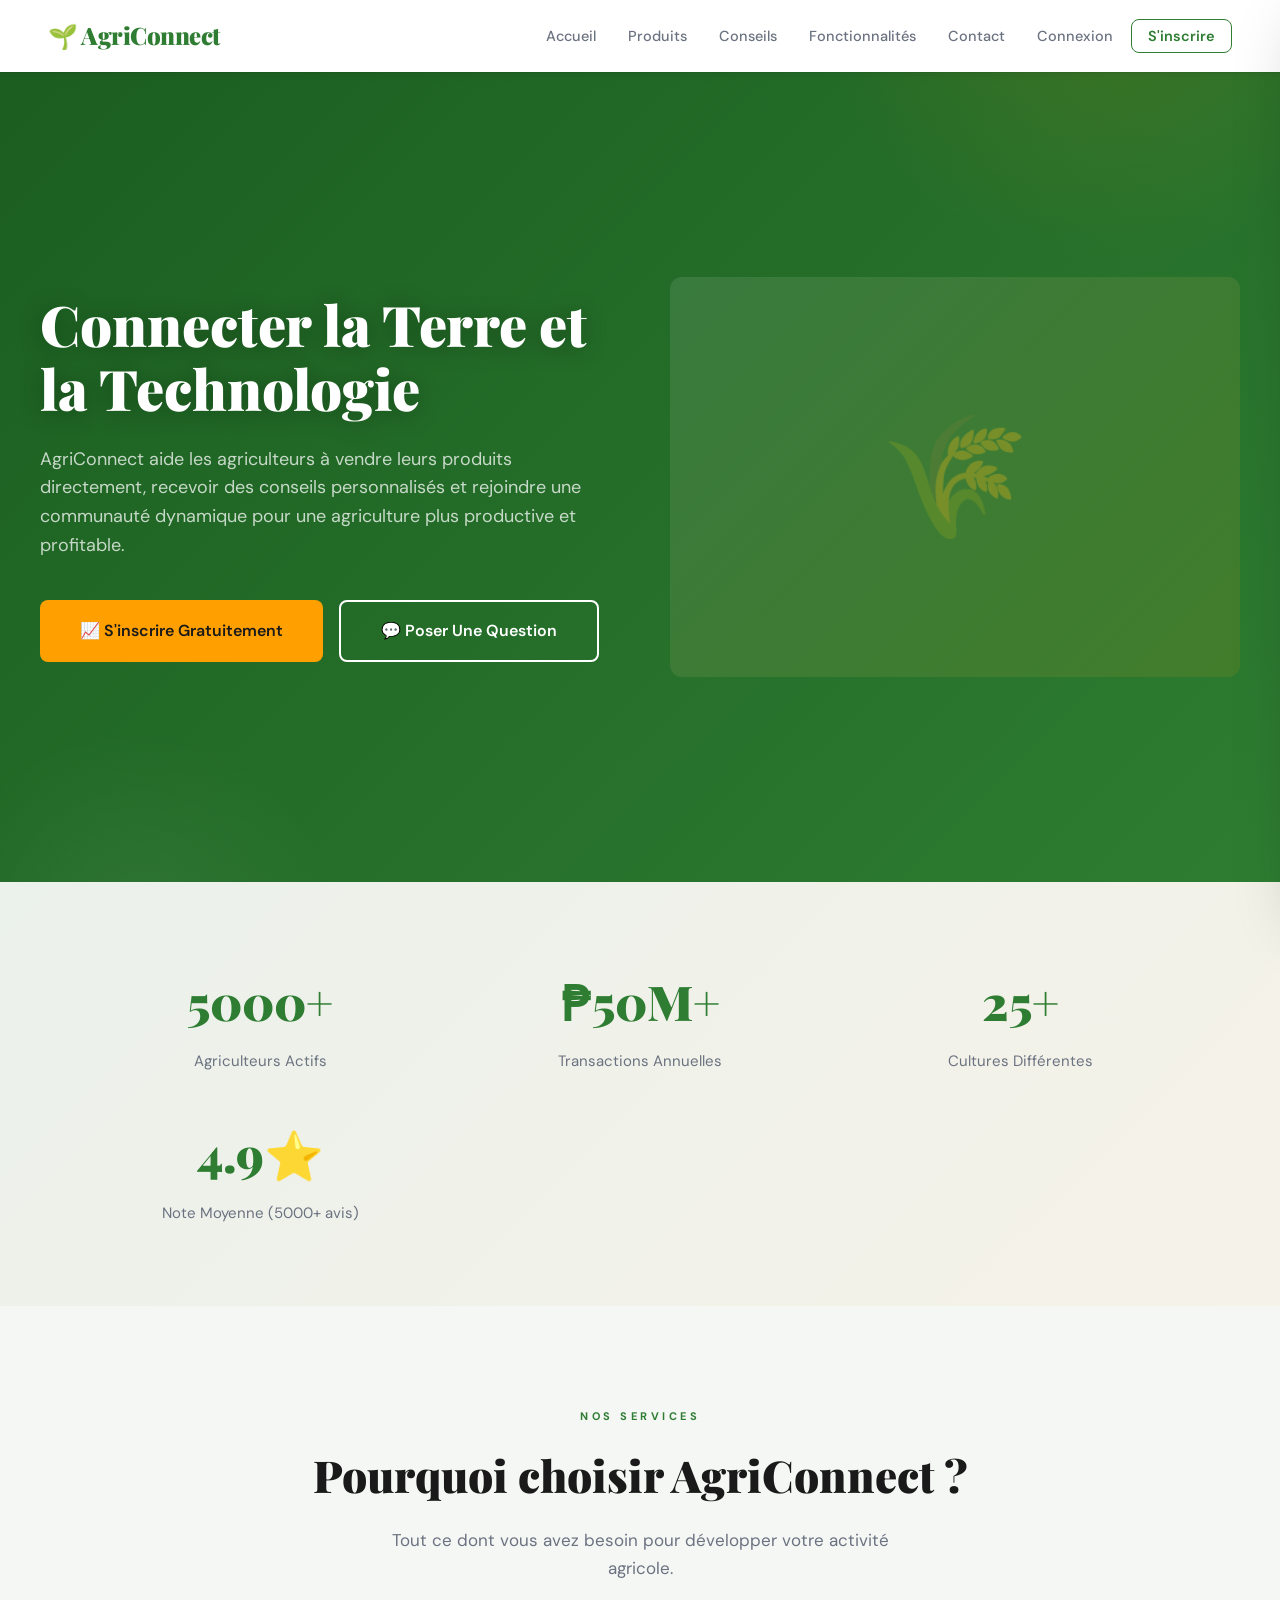
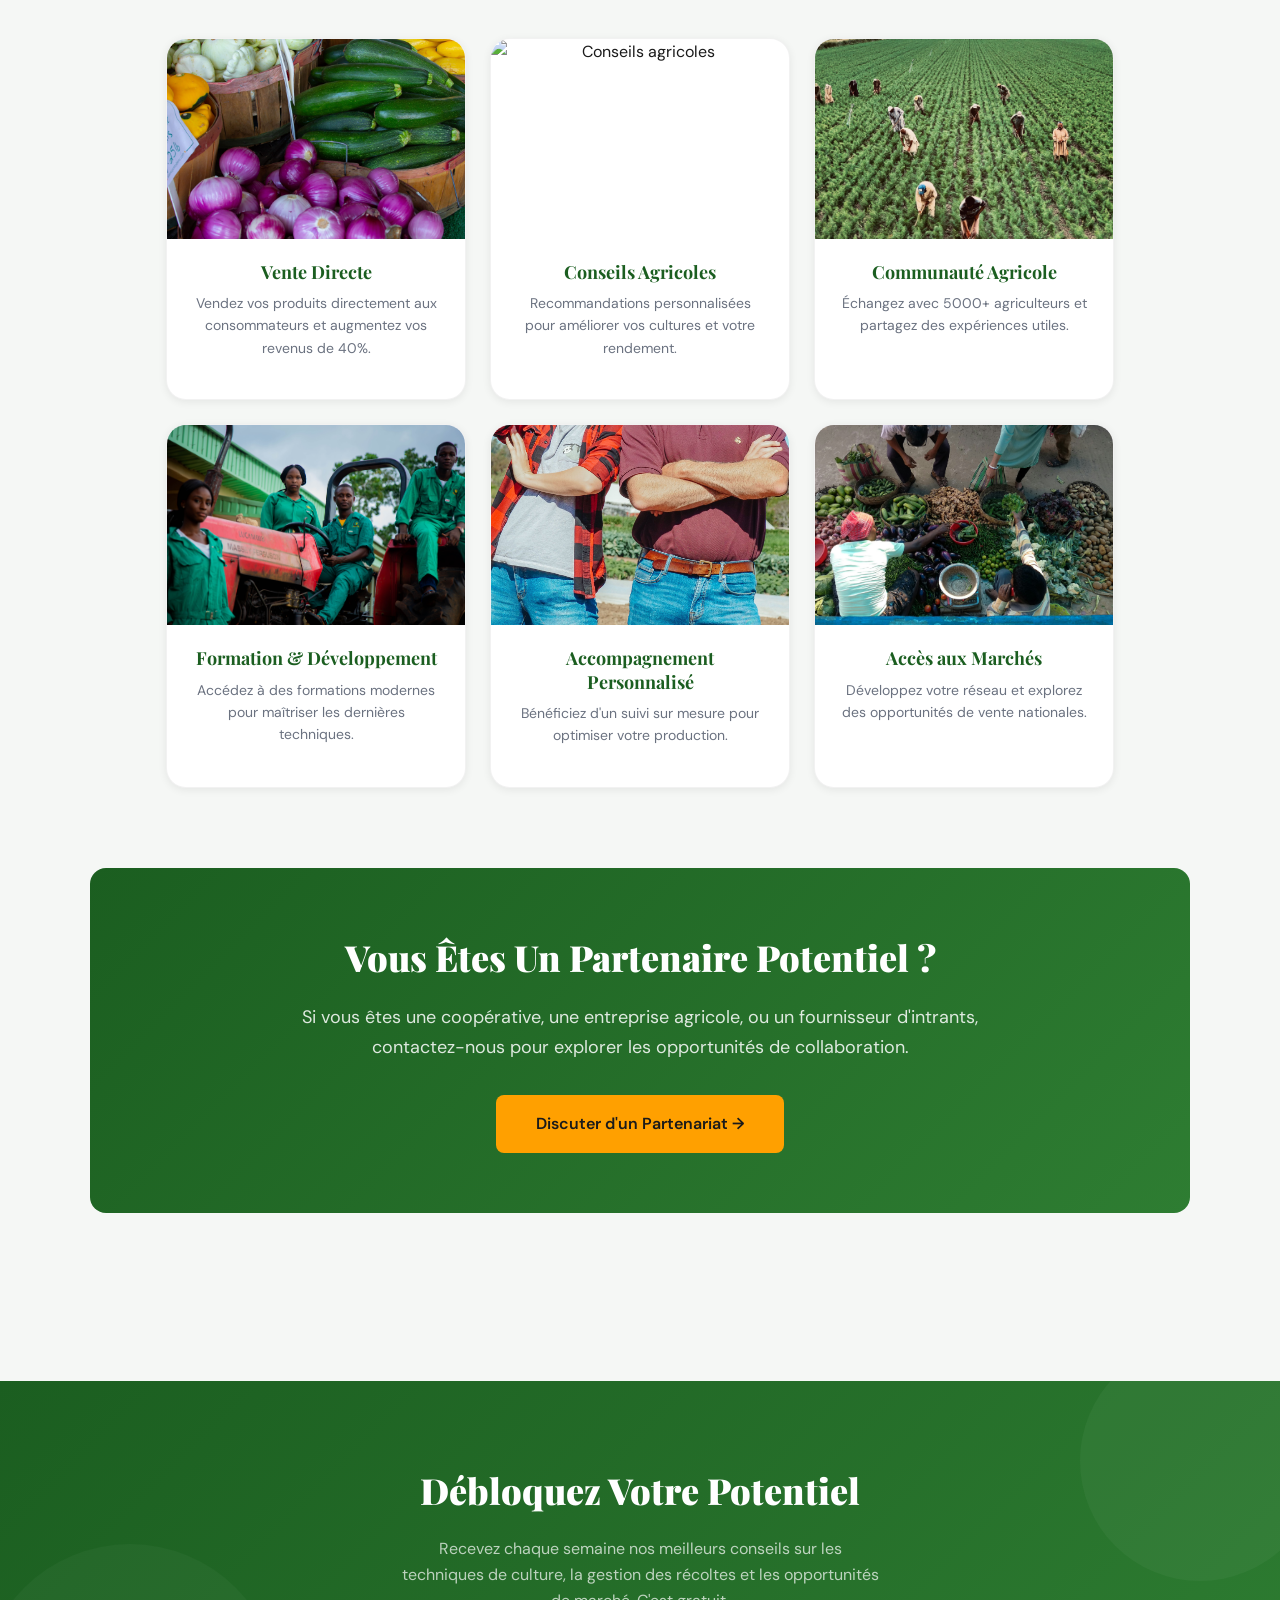
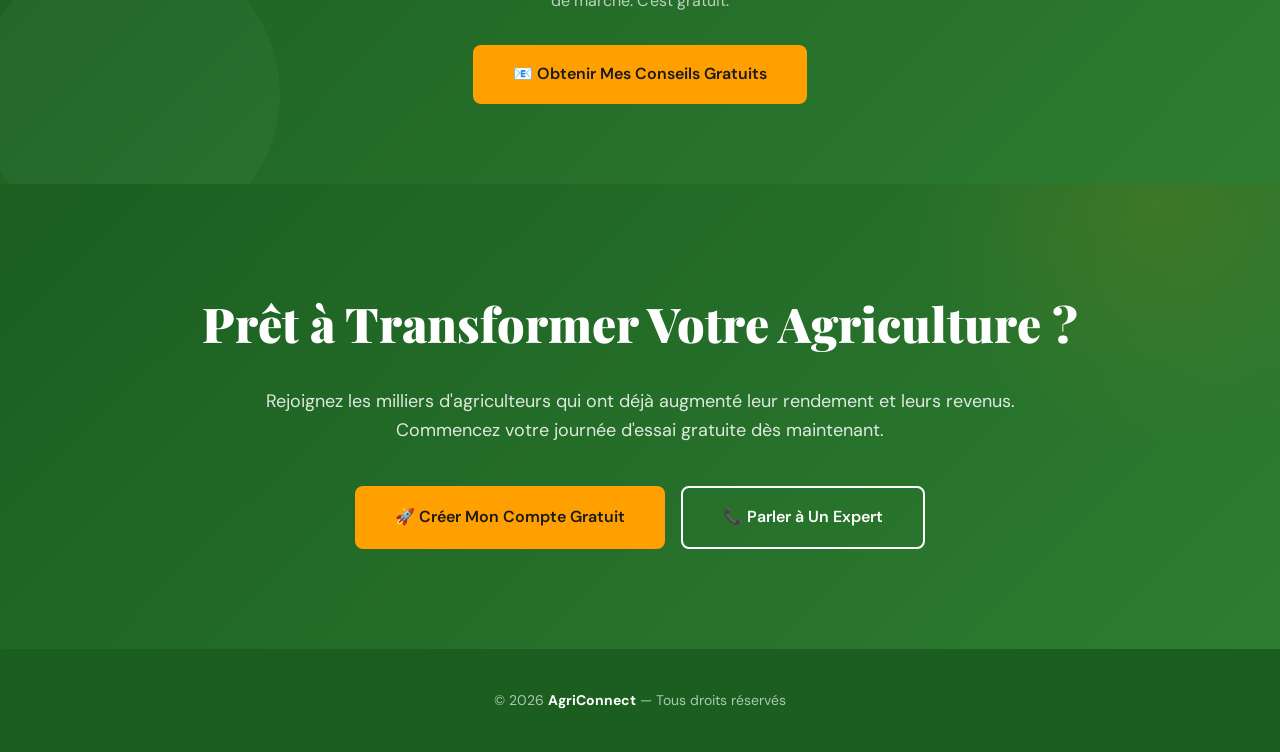
==== commit 82d5a33d: "Corrections du site complet" ====
--- a/index.html
+++ b/index.html
@@ -5,6 +5,347 @@
     <meta name="viewport" content="width=device-width, initial-scale=1.0">
     <title>AgriConnect - Connecter la Terre et la Technologie</title>
     <link rel="stylesheet" href="style.css">
+    <style>
+        /* ========== INDEX PAGE STYLES ========== */
+        
+        .hero-enhanced {
+            background: linear-gradient(135deg, #1b5e20 0%, #2e7d32 100%);
+            color: white;
+            padding: 80px 24px;
+            position: relative;
+            overflow: hidden;
+            min-height: 90vh;
+            display: flex;
+            align-items: center;
+        }
+
+        .hero-enhanced::before {
+            content: '';
+            position: absolute;
+            top: -50%;
+            right: -10%;
+            width: 600px;
+            height: 600px;
+            background: radial-gradient(circle, rgba(255,160,0,0.12) 0%, transparent 70%);
+            border-radius: 50%;
+            pointer-events: none;
+        }
+
+        .hero-enhanced::after {
+            content: '';
+            position: absolute;
+            bottom: -30%;
+            left: -5%;
+            width: 400px;
+            height: 400px;
+            background: radial-gradient(circle, rgba(255,255,255,0.05) 0%, transparent 70%);
+            border-radius: 50%;
+            pointer-events: none;
+        }
+
+        .hero-container {
+            max-width: 1200px;
+            margin: auto;
+            position: relative;
+            z-index: 1;
+            display: grid;
+            grid-template-columns: 1fr 1fr;
+            gap: 60px;
+            align-items: center;
+            width: 100%;
+        }
+
+        .hero-text h2 {
+            font-family: 'Playfair Display', serif;
+            font-size: 56px;
+            font-weight: 900;
+            line-height: 1.15;
+            margin-bottom: 24px;
+        }
+
+        .hero-text > p {
+            font-size: 18px;
+            color: rgba(255,255,255,0.85);
+            margin-bottom: 40px;
+            line-height: 1.6;
+        }
+
+        .hero-cta {
+            display: flex;
+            gap: 16px;
+            flex-wrap: wrap;
+        }
+
+        .btn-hero-primary {
+            padding: 16px 40px;
+            background: #ffa000;
+            color: #1a1a1a;
+            border: none;
+            border-radius: 8px;
+            font-weight: 600;
+            font-size: 16px;
+            cursor: pointer;
+            transition: all 0.3s ease;
+            text-decoration: none;
+            display: inline-flex;
+            align-items: center;
+            gap: 8px;
+        }
+
+        .btn-hero-primary:hover {
+            background: #e65100;
+            color: white;
+            transform: translateY(-2px);
+            box-shadow: 0 8px 24px rgba(0,0,0,0.2);
+        }
+
+        .btn-hero-secondary {
+            padding: 16px 40px;
+            background: transparent;
+            color: white;
+            border: 2px solid white;
+            border-radius: 8px;
+            font-weight: 600;
+            font-size: 16px;
+            cursor: pointer;
+            transition: all 0.3s ease;
+            text-decoration: none;
+            display: inline-flex;
+            align-items: center;
+            gap: 8px;
+        }
+
+        .btn-hero-secondary:hover {
+            background: white;
+            color: #1b5e20;
+        }
+
+        .hero-image {
+            position: relative;
+            height: 400px;
+            background: linear-gradient(135deg, rgba(255,255,255,0.1), rgba(255,160,0,0.1));
+            border-radius: 12px;
+            display: flex;
+            align-items: center;
+            justify-content: center;
+            font-size: 120px;
+            color: rgba(255,255,255,0.3);
+        }
+
+        /* Services Section CTA */
+        .services-with-cta {
+            position: relative;
+        }
+
+        .cta-banner {
+            background: linear-gradient(135deg, #1b5e20 0%, #2e7d32 100%);
+            color: white;
+            padding: 60px 24px;
+            text-align: center;
+            margin: 80px 24px;
+            border-radius: 16px;
+            max-width: 1100px;
+            margin-left: auto;
+            margin-right: auto;
+        }
+
+        .cta-banner h3 {
+            font-family: 'Playfair Display', serif;
+            font-size: 36px;
+            margin-bottom: 16px;
+            font-weight: 900;
+        }
+
+        .cta-banner p {
+            font-size: 18px;
+            color: rgba(255,255,255,0.85);
+            margin-bottom: 32px;
+            max-width: 700px;
+            margin-left: auto;
+            margin-right: auto;
+        }
+
+        .cta-banner .btn-hero-primary {
+            margin: 0 auto;
+        }
+
+        /* Card Styles Enhancement */
+        .card-cta {
+            position: absolute;
+            bottom: 0;
+            left: 0;
+            right: 0;
+            background: linear-gradient(180deg, transparent 0%, rgba(0,0,0,0.8) 100%);
+            padding: 24px 16px;
+            border-radius: 0 0 12px 12px;
+            transform: translateY(100%);
+            transition: transform 0.3s ease;
+        }
+
+        .card:hover .card-cta {
+            transform: translateY(0);
+        }
+
+        /* Stats Section */
+        .stats-section {
+            padding: 80px 24px;
+            background: linear-gradient(135deg, rgba(46,125,50,0.05) 0%, rgba(255,160,0,0.05) 100%);
+        }
+
+        .stats-container {
+            max-width: 1100px;
+            margin: auto;
+            display: grid;
+            grid-template-columns: repeat(auto-fit, minmax(250px, 1fr));
+            gap: 40px;
+            text-align: center;
+        }
+
+        .stat-box h3 {
+            font-family: 'Playfair Display', serif;
+            font-size: 48px;
+            color: var(--primary);
+            margin-bottom: 8px;
+            font-weight: 900;
+        }
+
+        .stat-box p {
+            color: var(--text-muted);
+            font-size: 15px;
+        }
+
+        /* Final CTA Section */
+        .final-cta {
+            padding: 100px 24px;
+            background: linear-gradient(135deg, #1b5e20 0%, #2e7d32 100%);
+            color: white;
+            text-align: center;
+            position: relative;
+            overflow: hidden;
+        }
+
+        .final-cta::before {
+            content: '';
+            position: absolute;
+            top: -50%;
+            right: -10%;
+            width: 500px;
+            height: 500px;
+            background: radial-gradient(circle, rgba(255,160,0,0.1) 0%, transparent 70%);
+            border-radius: 50%;
+            pointer-events: none;
+        }
+
+        .final-cta h2 {
+            font-family: 'Playfair Display', serif;
+            font-size: 48px;
+            margin-bottom: 24px;
+            font-weight: 900;
+            position: relative;
+            z-index: 1;
+        }
+
+        .final-cta p {
+            font-size: 18px;
+            color: rgba(255,255,255,0.85);
+            margin-bottom: 40px;
+            max-width: 800px;
+            margin-left: auto;
+            margin-right: auto;
+            position: relative;
+            z-index: 1;
+        }
+
+        .final-cta-buttons {
+            display: flex;
+            gap: 16px;
+            justify-content: center;
+            flex-wrap: wrap;
+            position: relative;
+            z-index: 1;
+        }
+
+        /* Responsive */
+        @media (max-width: 900px) {
+            .hero-container {
+                grid-template-columns: 1fr;
+                gap: 40px;
+            }
+
+            .hero-text h2 {
+                font-size: 42px;
+            }
+
+            .hero-image {
+                order: -1;
+                height: 300px;
+            }
+
+            .cta-banner {
+                margin: 60px 20px;
+            }
+
+            .cta-banner h3 {
+                font-size: 28px;
+            }
+
+            .final-cta h2 {
+                font-size: 36px;
+            }
+
+            .final-cta-buttons {
+                flex-direction: column;
+            }
+
+            .final-cta-buttons a {
+                width: 100%;
+                justify-content: center;
+            }
+        }
+
+        @media (max-width: 640px) {
+            .hero-enhanced {
+                padding: 60px 20px;
+                min-height: auto;
+            }
+
+            .hero-text h2 {
+                font-size: 32px;
+            }
+
+            .hero-cta {
+                flex-direction: column;
+            }
+
+            .btn-hero-primary,
+            .btn-hero-secondary {
+                width: 100%;
+                justify-content: center;
+            }
+
+            .cta-banner {
+                margin: 40px 20px;
+                padding: 40px 20px;
+            }
+
+            .final-cta {
+                padding: 60px 20px;
+            }
+
+            .final-cta h2 {
+                font-size: 28px;
+            }
+
+            .final-cta-buttons {
+                flex-direction: column;
+            }
+
+            .final-cta-buttons a,
+            .final-cta-buttons button {
+                width: 100%;
+            }
+        }
+    </style>
 </head>
 <body>
 
@@ -14,121 +355,185 @@
         <ul class="nav-links">
             <li><a href="index.html">Accueil</a></li>
             <li><a href="products.html">Produits</a></li>
+            <li><a href="landing.html">Conseils</a></li>
             <li><a href="features.html">Fonctionnalités</a></li>
+            <li><a href="contact.html">Contact</a></li>
             <li><a href="login.html">Connexion</a></li>
-            <li><a href="register.html">Inscription</a></li>
-            <li class="cart-nav"><a href="#" style="background:#e8f5e9; color:var(--primary)">🛒 Panier (<span id="cart-count">0</span>)</a></li>
+            <li class="nav-login"><a href="register.html">S'inscrire</a></li>
         </ul>
     </nav>
 
-    <!-- Panier Latéral -->
-    <div id="cart-drawer" class="cart-drawer">
-        <div class="cart-header">
-            <h3>🛒 Mon Panier</h3>
-            <button id="close-cart" style="background:none; border:none; font-size:24px; cursor:pointer;">&times;</button>
-        </div>
-        <div id="cart-items">
-            <!-- Les produits s'afficheront ici -->
-        </div>
-        <div class="cart-total-container">
-            <span>Total :</span>
-            <span id="cart-total">0 FCFA</span>
-        </div>
-        <div style="margin-top:auto; padding-top:20px;">
-            <button class="btn btn-accent" style="width:100%">Passer la commande</button>
-        </div>
-    </div>
-
-    <!-- Section Hero -->
-    <header class="hero">
-        <div class="hero-text">
-            <div class="hero-badge">🌍 Plateforme agricole moderne</div>
-            <h2>Connecter la Terre<br>et la Technologie</h2>
-            <p>
-                AgriConnect aide les agriculteurs à vendre leurs produits,
-                recevoir des conseils agricoles et rejoindre une communauté
-                dynamique pour une agriculture durable.
-            </p>
-            <div class="buttons">
-                <a href="register.html" class="btn btn-accent">
-                    🚀 Commencer gratuitement
-                </a>
-                <a href="features.html" class="btn btn-outline">
-                    Découvrir les services
-                </a>
+    <!-- Hero Section Amélioré -->
+    <header class="hero-enhanced">
+        <div class="hero-container">
+            <div class="hero-text">
+                <h2>Connecter la Terre et la Technologie</h2>
+                <p>
+                    AgriConnect aide les agriculteurs à vendre leurs produits directement,
+                    recevoir des conseils personnalisés et rejoindre une communauté dynamique
+                    pour une agriculture plus productive et profitable.
+                </p>
+                <div class="hero-cta">
+                    <a href="landing.html" class="btn-hero-primary">
+                        📈 S'inscrire Gratuitement
+                    </a>
+                    <a href="contact.html" class="btn-hero-secondary">
+                        💬 Poser Une Question
+                    </a>
+                </div>
+            </div>
+            <div class="hero-image">
+                🌾
             </div>
         </div>
     </header>
 
-    <!-- Services -->
-    <section class="services">
+    <!-- Stats Section -->
+    <section class="stats-section">
+        <div class="stats-container">
+            <div class="stat-box">
+                <h3>5000+</h3>
+                <p>Agriculteurs Actifs</p>
+            </div>
+            <div class="stat-box">
+                <h3>₱50M+</h3>
+                <p>Transactions Annuelles</p>
+            </div>
+            <div class="stat-box">
+                <h3>25+</h3>
+                <p>Cultures Différentes</p>
+            </div>
+            <div class="stat-box">
+                <h3>4.9⭐</h3>
+                <p>Note Moyenne (5000+ avis)</p>
+            </div>
+        </div>
+    </section>
+
+    <!-- Services Section -->
+    <section class="services services-with-cta">
         <span class="section-label">Nos services</span>
         <h2>Pourquoi choisir AgriConnect ?</h2>
         <p class="subtitle">Tout ce dont vous avez besoin pour développer votre activité agricole.</p>
 
         <div class="cards">
+            <!-- Card 1: Vente Directe -->
             <div class="card" style="--i: 1">
                 <img src="images/vente.jpg" alt="Marché agricole">
                 <div class="card-body">
-                    <h3>Vente directe</h3>
-                    <p>Vendez vos produits agricoles directement aux consommateurs sans intermédiaires.</p>
-                    <a href="register.html" class="btn">Commencer à vendre →</a>
-                </div>
-            </div>
-
+                    <h3>Vente Directe</h3>
+                    <p>Vendez vos produits directement aux consommateurs et augmentez vos revenus de 40%.</p>
+                </div>
+                <div class="card-cta">
+                    <a href="contact.html" class="btn">En savoir plus →</a>
+                </div>
+            </div>
+
+            <!-- Card 2: Conseils Agricoles -->
             <div class="card" style="--i: 2">
                 <img src="images/conseil.jpg" alt="Conseils agricoles">
                 <div class="card-body">
-                    <h3>Conseils agricoles</h3>
-                    <p>Recevez des recommandations personnalisées pour améliorer vos cultures et votre rendement.</p>
-                    <a href="register.html" class="btn">Obtenir des conseils →</a>
-                </div>
-            </div>
-
+                    <h3>Conseils Agricoles</h3>
+                    <p>Recommandations personnalisées pour améliorer vos cultures et votre rendement.</p>
+                </div>
+                <div class="card-cta">
+                    <a href="landing.html" class="btn">Obtenir des conseils →</a>
+                </div>
+            </div>
+
+            <!-- Card 3: Communauté -->
             <div class="card" style="--i: 3">
                 <img src="images/community.jpg" alt="Communauté agricole">
                 <div class="card-body">
-                    <h3>Communauté agricole</h3>
-                    <p>Échangez avec d'autres agriculteurs et partagez des expériences utiles.</p>
-                    <a href="register.html" class="btn">Rejoindre →</a>
-                </div>
-            </div>
-
-            <!-- Nouveaux services d'évolution -->
+                    <h3>Communauté Agricole</h3>
+                    <p>Échangez avec 5000+ agriculteurs et partagez des expériences utiles.</p>
+                </div>
+                <div class="card-cta">
+                    <a href="landing.html" class="btn">Rejoindre →</a>
+                </div>
+            </div>
+
+            <!-- Card 4: Formation -->
             <div class="card" style="--i: 4">
                 <img src="images/formation.jpg" alt="Formation agricole">
                 <div class="card-body">
-                    <h3>Formation et Développement</h3>
-                    <p>Accédez à des formations modernes pour maîtriser les dernières techniques agricoles.</p>
-                    <a href="register.html" class="btn">En savoir plus →</a>
-                </div>
-            </div>
-
+                    <h3>Formation & Développement</h3>
+                    <p>Accédez à des formations modernes pour maîtriser les dernières techniques.</p>
+                </div>
+                <div class="card-cta">
+                    <a href="landing.html" class="btn">Découvrir →</a>
+                </div>
+            </div>
+
+            <!-- Card 5: Accompagnement -->
             <div class="card" style="--i: 5">
-                <img src="images/accompagnement.jpg" alt="Accompagnement personnalisé">
+                <img src="images/accompagnement.jpg" alt="Accompagnement">
                 <div class="card-body">
                     <h3>Accompagnement Personnalisé</h3>
-                    <p>Bénéficiez d'un suivi sur mesure pour optimiser votre production et votre gestion.</p>
-                    <a href="register.html" class="btn">Demander un accompagnement →</a>
-                </div>
-            </div>
-
+                    <p>Bénéficiez d'un suivi sur mesure pour optimiser votre production.</p>
+                </div>
+                <div class="card-cta">
+                    <a href="contact.html" class="btn">Demander →</a>
+                </div>
+            </div>
+
+            <!-- Card 6: Marchés -->
             <div class="card" style="--i: 6">
-                <img src="images/marches.jpg" alt="Marchés internationaux">
+                <img src="images/marches.jpg" alt="Marchés">
                 <div class="card-body">
                     <h3>Accès aux Marchés</h3>
-                    <p>Développez votre réseau et explorez de nouvelles opportunités de vente à l'échelle nationale et internationale.</p>
-                    <a href="register.html" class="btn">Découvrir les marchés →</a>
-                </div>
-            </div>
+                    <p>Développez votre réseau et explorez des opportunités de vente nationales.</p>
+                </div>
+                <div class="card-cta">
+                    <a href="contact.html" class="btn">Explorer →</a>
+                </div>
+            </div>
+        </div>
+
+        <!-- CTA Banner -->
+        <div class="cta-banner">
+            <h3>Vous Êtes Un Partenaire Potentiel ?</h3>
+            <p>
+                Si vous êtes une coopérative, une entreprise agricole, ou un fournisseur d'intrants,
+                contactez-nous pour explorer les opportunités de collaboration.
+            </p>
+            <a href="contact.html" class="btn-hero-primary">
+                Discuter d'un Partenariat →
+            </a>
         </div>
     </section>
 
-    <!-- Bande CTA -->
-    <section class="cta-band">
-        <h2>Prêt à transformer votre agriculture ?</h2>
-        <p>Rejoignez des milliers d'agriculteurs qui font confiance à AgriConnect.</p>
-        <a href="register.html" class="btn btn-accent">Créer mon compte gratuit</a>
+    <!-- Section Hook pour Conseils -->
+    <section class="cta-band" style="background: linear-gradient(135deg, #1b5e20 0%, #2e7d32 100%); color: white; padding: 80px 24px;">
+        <div style="max-width: 700px; margin: auto; text-align: center;">
+            <h2 style="color: white; font-family: 'Playfair Display', serif; font-size: 36px; margin-bottom: 16px;">
+                Débloquez Votre Potentiel
+            </h2>
+            <p style="color: rgba(255,255,255,0.85); font-size: 16px; line-height: 1.6; margin-bottom: 32px;">
+                Recevez chaque semaine nos meilleurs conseils sur les techniques de culture,
+                la gestion des récoltes et les opportunités de marché. C'est gratuit.
+            </p>
+            <a href="landing.html" class="btn-hero-primary">
+                📧 Obtenir Mes Conseils Gratuits
+            </a>
+        </div>
+    </section>
+
+    <!-- Final CTA Section -->
+    <section class="final-cta">
+        <h2>Prêt à Transformer Votre Agriculture ?</h2>
+        <p>
+            Rejoignez les milliers d'agriculteurs qui ont déjà augmenté leur rendement et leurs revenus.
+            Commencez votre journée d'essai gratuite dès maintenant.
+        </p>
+        <div class="final-cta-buttons">
+            <a href="landing.html" class="btn-hero-primary">
+                🚀 Créer Mon Compte Gratuit
+            </a>
+            <a href="contact.html" class="btn-hero-secondary">
+                📞 Parler à Un Expert
+            </a>
+        </div>
     </section>
 
     <!-- Footer -->
--- a/style.css
+++ b/style.css
@@ -1009,6 +1009,21 @@
     box-shadow: 0 0 0 4px rgba(46,125,50,0.1);
 }
 
+.form-group textarea {
+    width: 100%;
+    padding: 13px 16px;
+    border: 2px solid var(--border);
+    border-radius: var(--radius);
+    font-family: 'DM Sans', sans-serif;
+    font-size: 15px;
+    color: var(--text);
+    background: #fafafa;
+    transition: all 0.2s ease;
+    outline: none;
+    resize: vertical;
+    min-height: 100px;
+}
+
 .form-group input::placeholder { color: #b0b8b0; }
 
 .btn-submit {
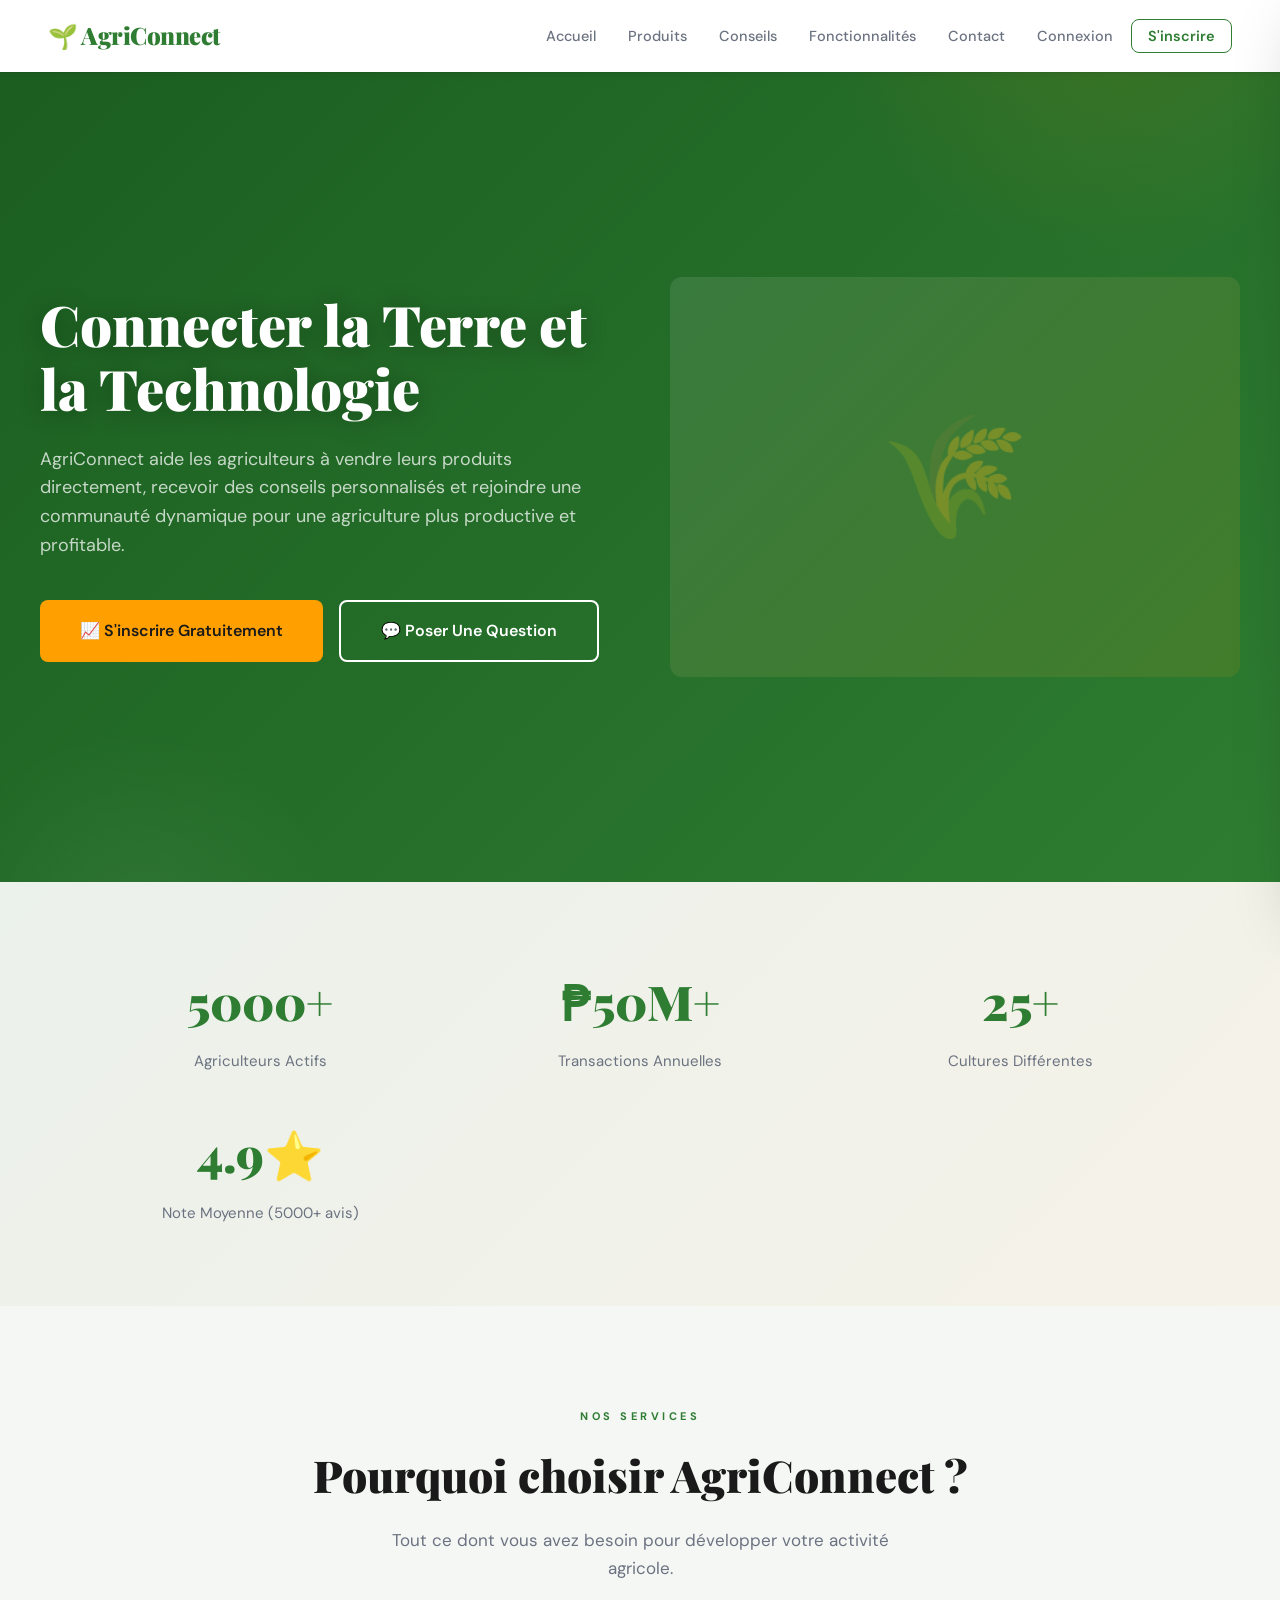
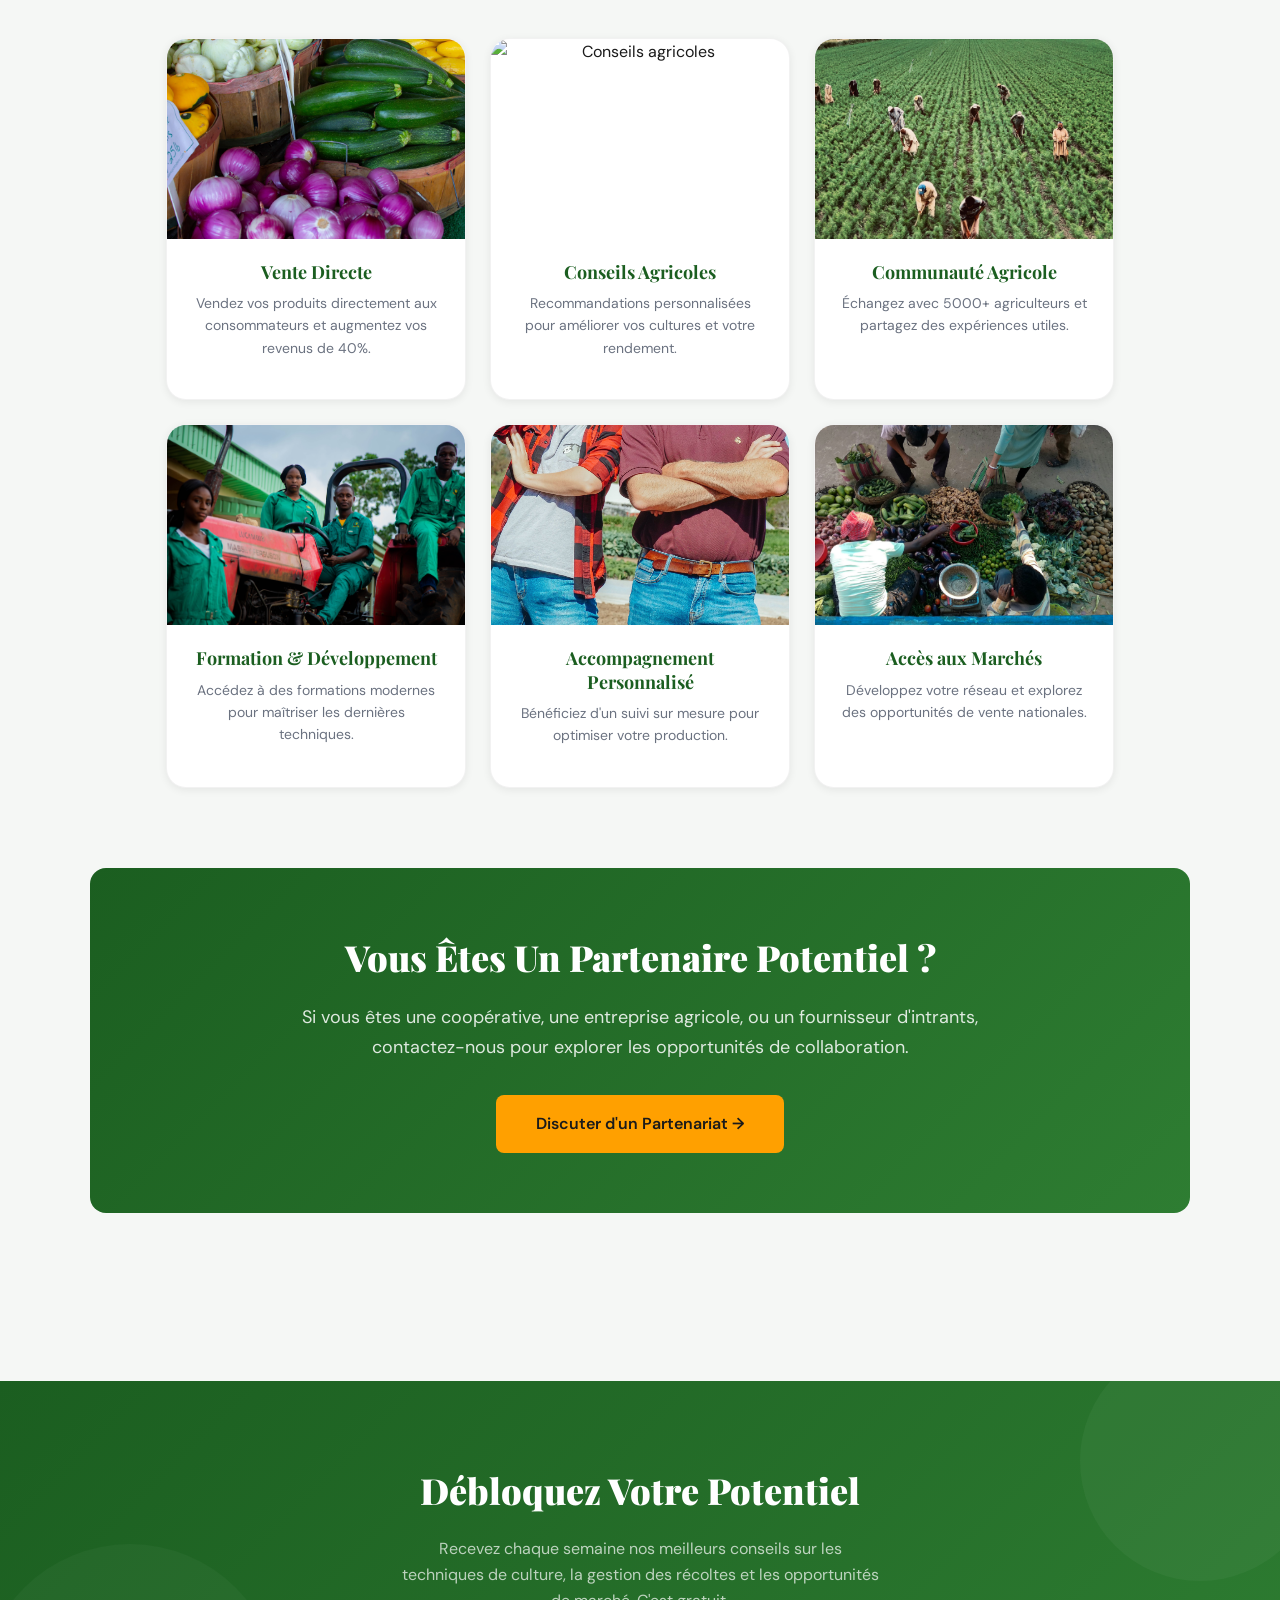
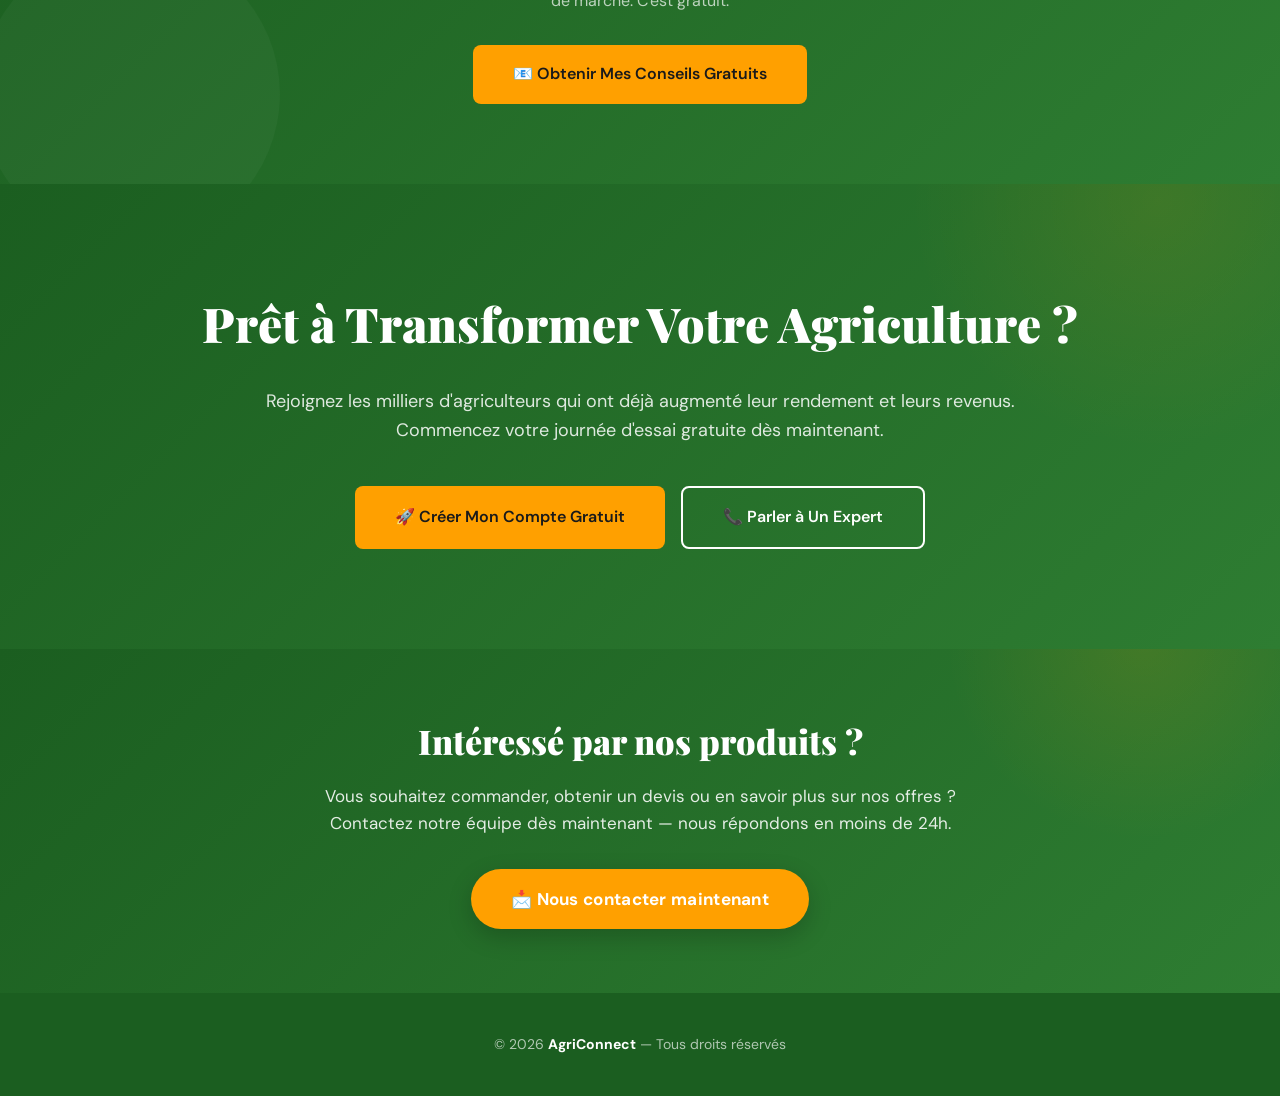
==== commit e584e09b: "Mise à jour complète du site (pages + style + corrections)" ====
--- a/index.html
+++ b/index.html
@@ -536,6 +536,15 @@
         </div>
     </section>
 
+    <!-- ===== APPEL À L'ACTION — Intéressé par nos produits ? ===== -->
+    <section class="cta-contact-band">
+        <div class="cta-contact-inner">
+            <h2>Intéressé par nos produits ?</h2>
+            <p>Vous souhaitez commander, obtenir un devis ou en savoir plus sur nos offres ? Contactez notre équipe dès maintenant — nous répondons en moins de 24h.</p>
+            <a href="contact.html" class="btn-cta-contact">📩 Nous contacter maintenant</a>
+        </div>
+    </section>
+
     <!-- Footer -->
     <footer>
         <p>© 2026 <strong>AgriConnect</strong> — Tous droits réservés</p>
--- a/style.css
+++ b/style.css
@@ -1097,4 +1097,74 @@
 
 @media (prefers-reduced-motion: reduce) {
     *, *::before, *::after { animation: none !important; transition-duration: 0.01ms !important; }
-}+}
+/* ========== BANDEAU CTA CONTACT (appel à l'action) ========== */
+.cta-contact-band {
+    background: linear-gradient(135deg, #1b5e20 0%, #2e7d32 100%);
+    color: white;
+    text-align: center;
+    padding: 64px 24px;
+    position: relative;
+    overflow: hidden;
+}
+
+.cta-contact-band::before {
+    content: '';
+    position: absolute;
+    top: -60%;
+    right: -5%;
+    width: 400px;
+    height: 400px;
+    background: radial-gradient(circle, rgba(255,160,0,0.12) 0%, transparent 70%);
+    border-radius: 50%;
+    pointer-events: none;
+}
+
+.cta-contact-band .cta-contact-inner {
+    position: relative;
+    z-index: 1;
+    max-width: 700px;
+    margin: auto;
+}
+
+.cta-contact-band h2 {
+    font-family: 'Playfair Display', serif;
+    font-size: 34px;
+    font-weight: 900;
+    margin-bottom: 14px;
+    color: white;
+}
+
+.cta-contact-band p {
+    font-size: 17px;
+    color: rgba(255,255,255,0.88);
+    margin-bottom: 32px;
+    line-height: 1.6;
+}
+
+.cta-contact-band .btn-cta-contact {
+    display: inline-block;
+    background: #ffa000;
+    color: white;
+    font-weight: 700;
+    font-size: 17px;
+    padding: 16px 40px;
+    border-radius: 50px;
+    text-decoration: none;
+    box-shadow: 0 8px 24px rgba(0,0,0,0.2);
+    transition: transform 0.2s ease, box-shadow 0.2s ease;
+    letter-spacing: 0.3px;
+}
+
+.cta-contact-band .btn-cta-contact:hover {
+    transform: translateY(-3px);
+    box-shadow: 0 14px 32px rgba(0,0,0,0.28);
+    background: #ff8f00;
+}
+
+@media (max-width: 640px) {
+    .cta-contact-band { padding: 48px 20px; }
+    .cta-contact-band h2 { font-size: 26px; }
+    .cta-contact-band p { font-size: 15px; }
+    .cta-contact-band .btn-cta-contact { font-size: 15px; padding: 14px 28px; }
+}
